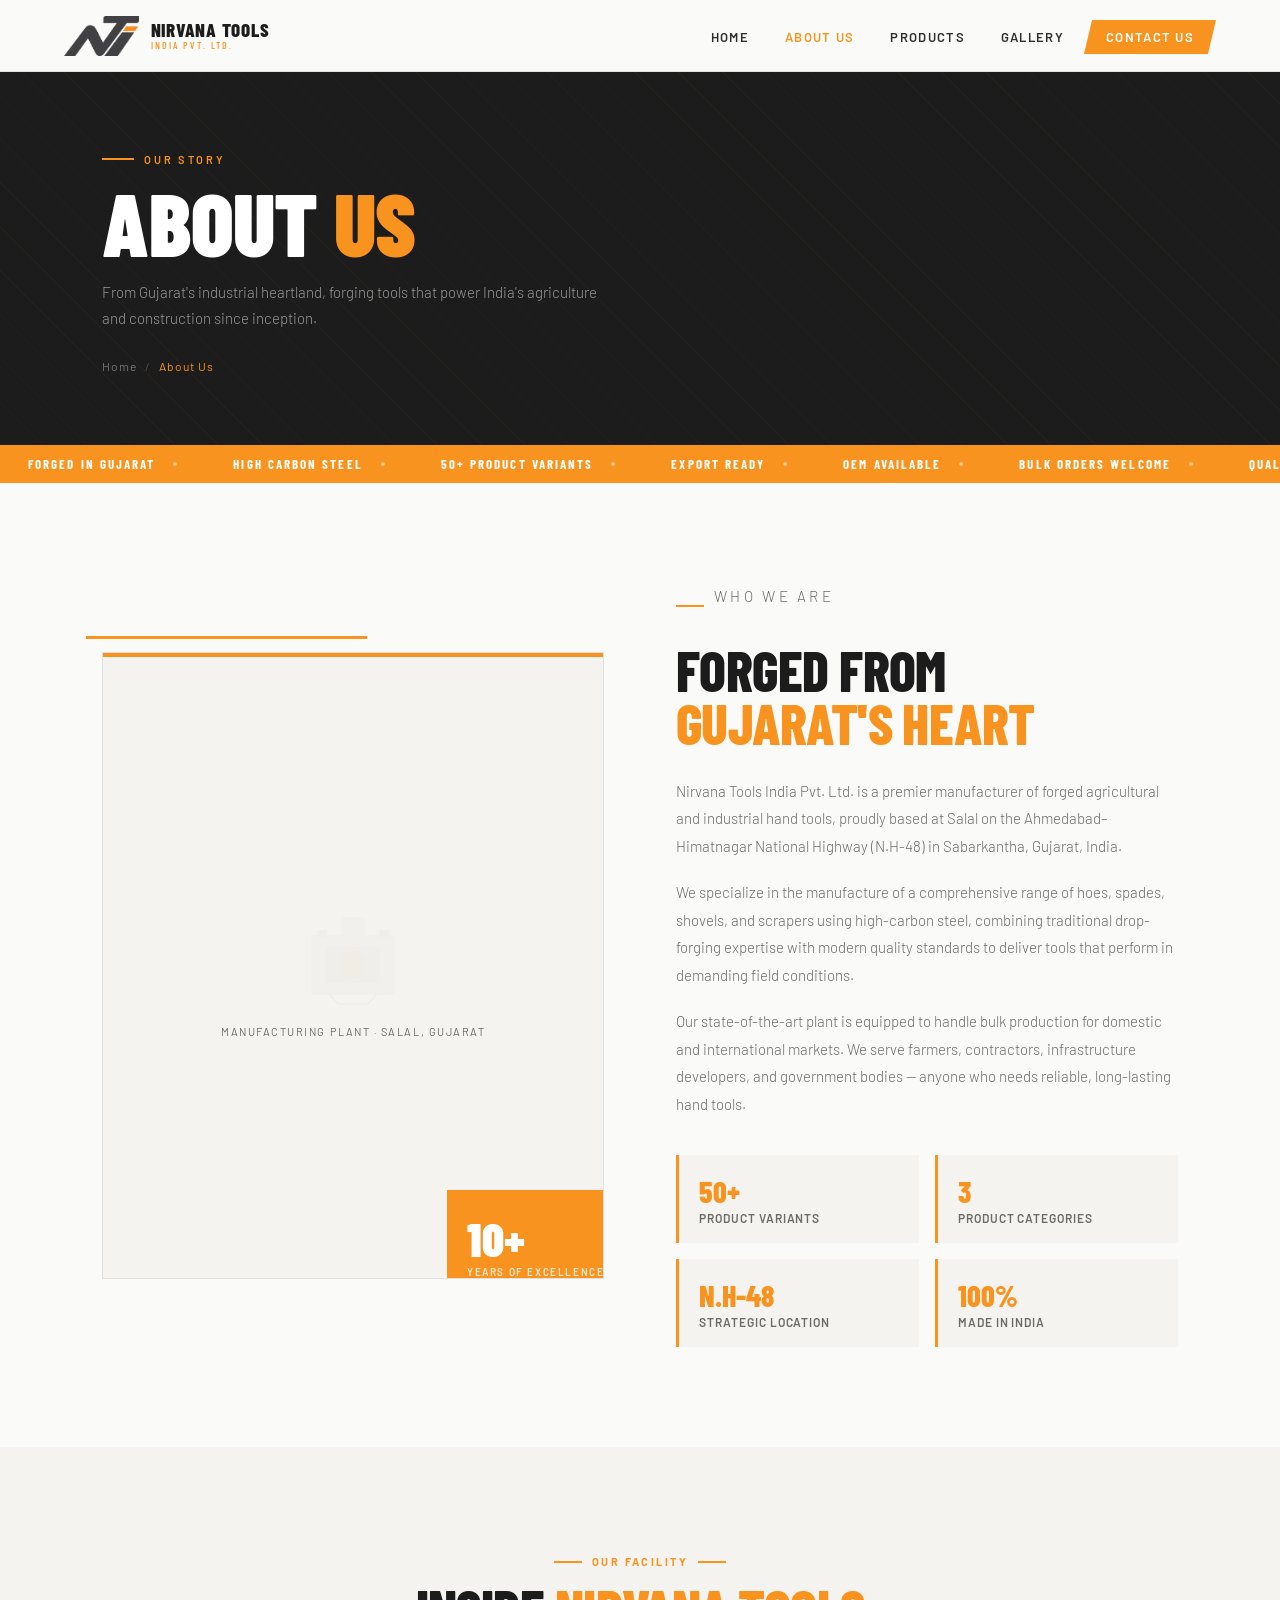
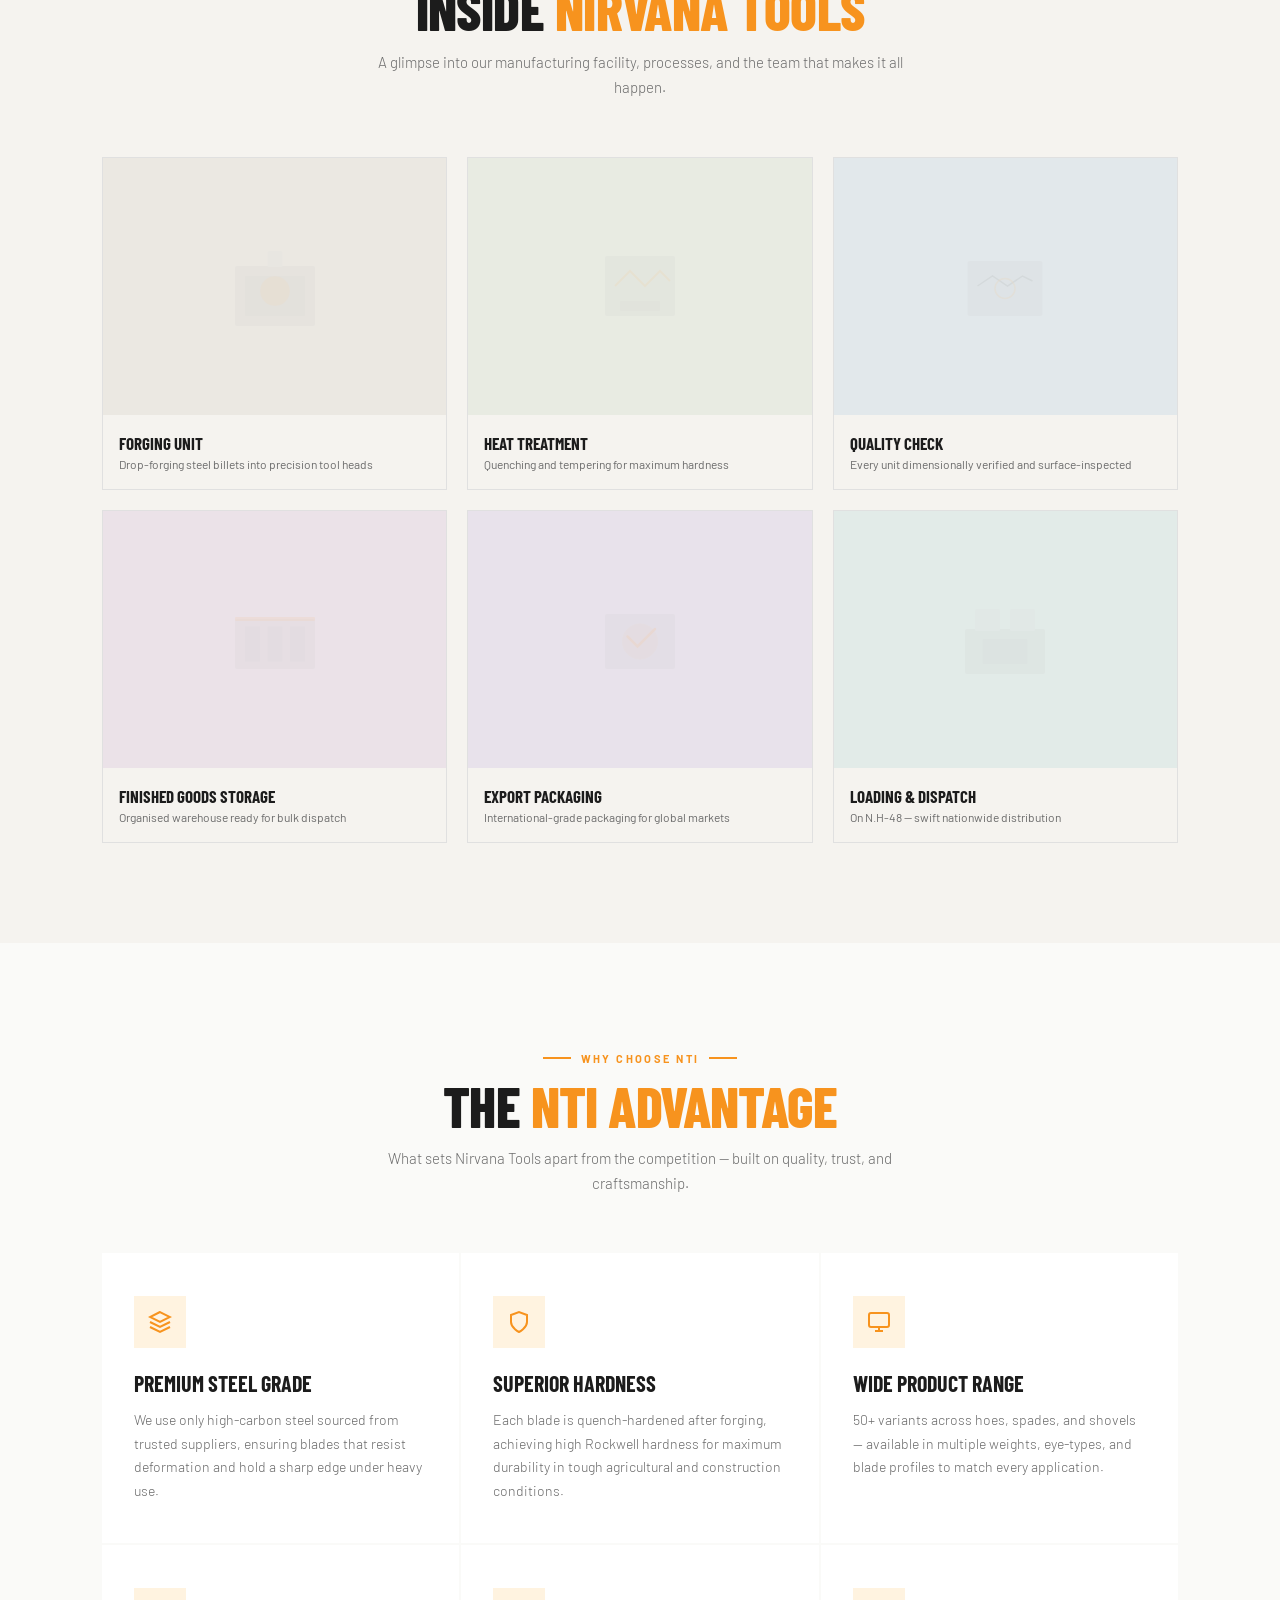
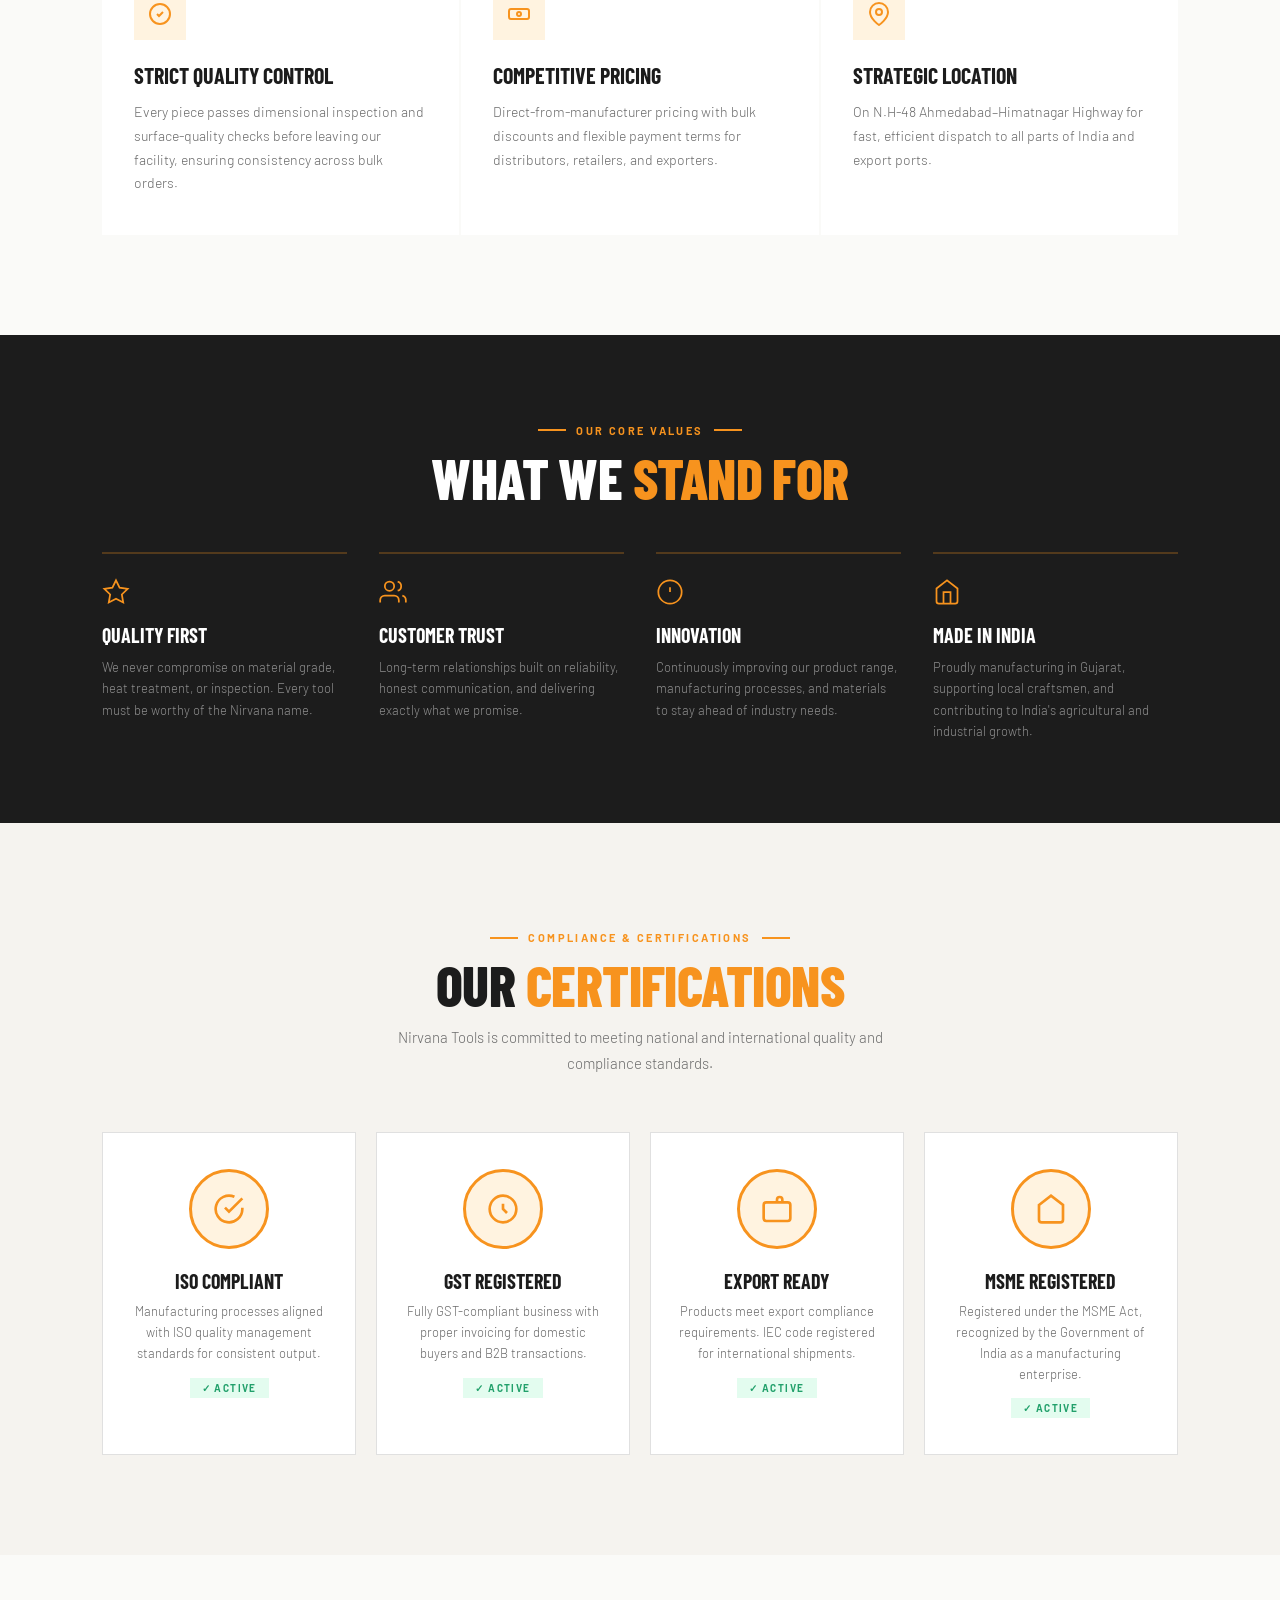
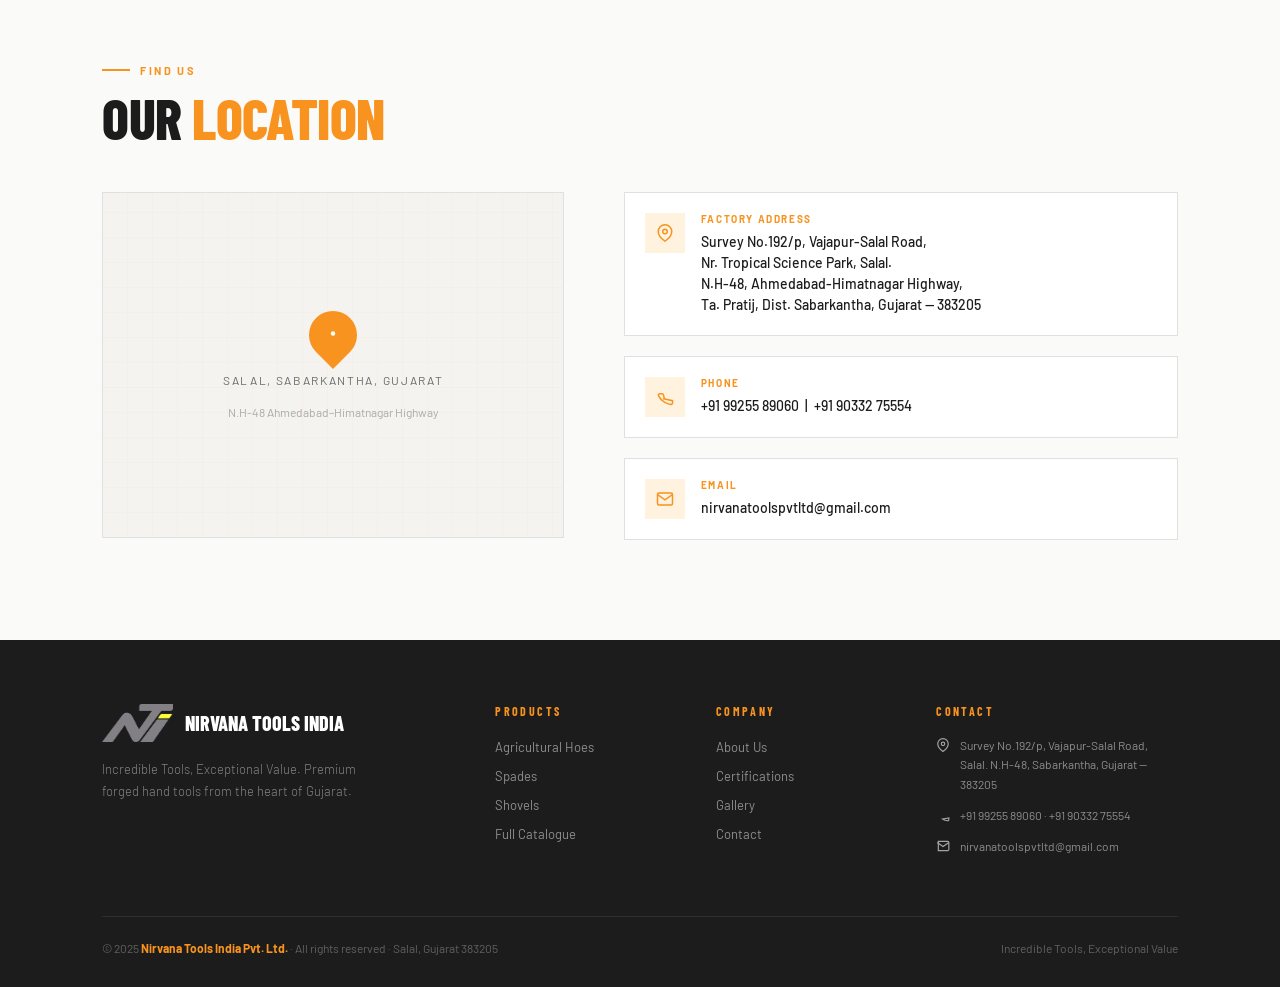
==== about.html @ 60789810 "Add files via upload" ====
<!DOCTYPE html>
<html lang="en">
<head>
<meta charset="UTF-8"/>
<meta name="viewport" content="width=device-width, initial-scale=1.0"/>
<title>About Us — Nirvana Tools India Pvt. Ltd.</title>
<link rel="stylesheet" href="shared.css"/>
<style>
/* ── STORY ── */
.story-grid { display: grid; grid-template-columns: 1fr 1fr; gap: 72px; align-items: center; }
.story-images { position: relative; }
.story-img-main {
  aspect-ratio: 4/5;
  background: var(--bg2);
  position: relative; overflow: hidden;
  border: 1.5px solid var(--border);
}
.story-img-main::before { content: ''; position: absolute; top: 0; left: 0; right: 0; height: 4px; background: var(--orange); }
.story-img-placeholder { width: 100%; height: 100%; display: flex; align-items: center; justify-content: center; flex-direction: column; gap: 12px; }
.story-img-placeholder svg { opacity: 0.12; }
.story-img-placeholder p { font-size: 11px; letter-spacing: 0.14em; text-transform: uppercase; color: var(--gray); }
.story-img-accent {
  position: absolute;
  bottom: -24px; right: -24px;
  width: 180px;
  background: var(--orange);
  padding: 24px 20px;
  z-index: 2;
}
.story-img-accent-num { font-family: 'Barlow Condensed', sans-serif; font-size: 48px; font-weight: 900; color: var(--white); line-height: 1; }
.story-img-accent-label { font-size: 10px; letter-spacing: 0.16em; text-transform: uppercase; color: rgba(255,255,255,0.8); font-weight: 600; margin-top: 4px; }
.story-accent-line { position: absolute; top: -16px; left: -16px; width: 56%; height: 3px; background: var(--orange); }
.story-text-block { margin-top: 28px; }
.story-text p { font-size: 15px; color: var(--gray); line-height: 1.85; font-weight: 300; margin-bottom: 18px; }
.story-facts { display: grid; grid-template-columns: 1fr 1fr; gap: 16px; margin-top: 36px; }
.story-fact { background: var(--bg2); padding: 18px 20px; border-left: 3px solid var(--orange); }
.story-fact-num { font-family: 'Barlow Condensed', sans-serif; font-size: 30px; font-weight: 800; color: var(--orange); }
.story-fact-label { font-size: 12px; letter-spacing: 0.08em; text-transform: uppercase; color: var(--gray); margin-top: 2px; font-weight: 600; }

/* ── TEAM / PHOTOS ── */
.photos-grid { display: grid; grid-template-columns: repeat(3, 1fr); gap: 20px; margin-top: 56px; }
.photo-card { position: relative; overflow: hidden; background: var(--bg2); border: 1.5px solid var(--border); }
.photo-card-img { aspect-ratio: 4/3; display: flex; align-items: center; justify-content: center; overflow: hidden; }
.photo-card-img svg { opacity: 0.15; transition: opacity 0.3s; }
.photo-card:hover .photo-card-img svg { opacity: 0.25; }
.photo-card-body { padding: 18px 16px; }
.photo-card-title { font-family: 'Barlow Condensed', sans-serif; font-size: 17px; font-weight: 700; text-transform: uppercase; color: var(--black); margin-bottom: 4px; }
.photo-card-sub { font-size: 12px; color: var(--gray); }

/* ── WHY CHOOSE US ── */
.why-grid { display: grid; grid-template-columns: repeat(3, 1fr); gap: 2px; margin-top: 56px; }
.why-card {
  background: var(--white);
  padding: 40px 32px;
  position: relative;
  border-top: 3px solid transparent;
  transition: border-color 0.25s, box-shadow 0.25s, transform 0.25s;
}
.why-card:hover { border-top-color: var(--orange); box-shadow: var(--shadow); transform: translateY(-4px); }
.why-card-icon { width: 52px; height: 52px; background: var(--orange-light); display: grid; place-items: center; margin-bottom: 22px; }
.why-card-title { font-family: 'Barlow Condensed', sans-serif; font-size: 22px; font-weight: 700; text-transform: uppercase; margin-bottom: 12px; color: var(--black); }
.why-card-desc { font-size: 14px; color: var(--gray); line-height: 1.7; font-weight: 300; }

/* ── CERTIFICATIONS ── */
.cert-grid { display: grid; grid-template-columns: repeat(4, 1fr); gap: 20px; margin-top: 56px; }
.cert-card {
  background: var(--white);
  border: 1.5px solid var(--border);
  padding: 36px 24px;
  text-align: center;
  transition: border-color 0.25s, box-shadow 0.25s;
  position: relative;
}
.cert-card:hover { border-color: var(--orange); box-shadow: var(--shadow); }
.cert-badge {
  width: 80px; height: 80px;
  background: var(--orange-light);
  border-radius: 50%;
  display: grid; place-items: center;
  margin: 0 auto 20px;
  border: 3px solid var(--orange);
}
.cert-name { font-family: 'Barlow Condensed', sans-serif; font-size: 20px; font-weight: 700; text-transform: uppercase; color: var(--black); margin-bottom: 8px; }
.cert-desc { font-size: 13px; color: var(--gray); line-height: 1.6; font-weight: 300; }
.cert-status { display: inline-block; margin-top: 14px; font-size: 10px; font-weight: 700; letter-spacing: 0.14em; text-transform: uppercase; color: #22a06b; background: #e3fcef; padding: 4px 12px; }

/* ── VALUES ── */
.values-strip { background: var(--black); padding: 80px 8%; }
.values-grid { display: grid; grid-template-columns: repeat(4, 1fr); gap: 32px; margin-top: 48px; }
.value-item { border-top: 2px solid rgba(247,147,30,0.25); padding-top: 24px; transition: border-color 0.2s; }
.value-item:hover { border-top-color: var(--orange); }
.value-icon { margin-bottom: 14px; }
.value-title { font-family: 'Barlow Condensed', sans-serif; font-size: 20px; font-weight: 700; text-transform: uppercase; color: var(--white); margin-bottom: 10px; }
.value-desc { font-size: 13px; color: rgba(255,255,255,0.5); line-height: 1.65; font-weight: 300; }

/* ── LOCATION ── */
.location-grid { display: grid; grid-template-columns: 1fr 1.2fr; gap: 60px; align-items: start; }
.location-map-placeholder { aspect-ratio: 4/3; background: var(--bg2); border: 1.5px solid var(--border); display: flex; align-items: center; justify-content: center; flex-direction: column; gap: 14px; position: relative; overflow: hidden; }
.location-map-placeholder::before { content: ''; position: absolute; inset: 0; background: repeating-linear-gradient(0deg, transparent, transparent 24px, rgba(247,147,30,0.04) 24px, rgba(247,147,30,0.04) 25px), repeating-linear-gradient(90deg, transparent, transparent 24px, rgba(247,147,30,0.04) 24px, rgba(247,147,30,0.04) 25px); }
.location-pin { width: 48px; height: 48px; background: var(--orange); border-radius: 50% 50% 50% 0; transform: rotate(-45deg); position: relative; z-index: 1; display: grid; place-items: center; }
.location-pin svg { transform: rotate(45deg); }
.location-map-label { font-size: 12px; letter-spacing: 0.14em; text-transform: uppercase; color: var(--gray); position: relative; z-index: 1; }
.location-details { display: flex; flex-direction: column; gap: 20px; }
.location-detail-item { display: flex; gap: 16px; padding: 20px; background: var(--white); border: 1.5px solid var(--border); }
.location-icon { width: 40px; height: 40px; background: var(--orange-light); display: grid; place-items: center; flex-shrink: 0; }
.location-label { font-size: 10px; letter-spacing: 0.16em; text-transform: uppercase; color: var(--orange); font-weight: 700; margin-bottom: 6px; }
.location-value { font-size: 14px; color: var(--black); line-height: 1.5; font-weight: 500; }

@media (max-width: 900px) {
  .story-grid, .location-grid { grid-template-columns: 1fr; }
  .photos-grid, .why-grid { grid-template-columns: 1fr 1fr; }
  .cert-grid { grid-template-columns: 1fr 1fr; }
  .values-grid { grid-template-columns: 1fr 1fr; }
  .story-images { display: none; }
}
@media (max-width: 580px) {
  .photos-grid { grid-template-columns: 1fr; }
  .why-grid { grid-template-columns: 1fr; }
  .cert-grid { grid-template-columns: 1fr 1fr; }
  .values-grid { grid-template-columns: 1fr; }
}
</style>
</head>
<body>

<nav>
  <a href="index.html" class="nav-logo">
    <img src="logo.png" alt="NTI Logo"/>
    <div class="nav-logo-text"><strong>Nirvana Tools</strong><span>India Pvt. Ltd.</span></div>
  </a>
  <ul class="nav-links">
    <li><a href="index.html">Home</a></li>
    <li><a href="about.html" class="active">About Us</a></li>
    <li><a href="products.html">Products</a></li>
    <li><a href="gallery.html">Gallery</a></li>
    <li class="nav-cta"><a href="contact.html">Contact Us</a></li>
  </ul>
  <div class="nav-toggle" onclick="toggleMobile()"><span></span><span></span><span></span></div>
</nav>
<div class="nav-mobile" id="mobileNav">
  <a href="index.html">Home</a>
  <a href="about.html" class="active">About Us</a>
  <a href="products.html">Products</a>
  <a href="gallery.html">Gallery</a>
  <a href="contact.html">Contact Us</a>
</div>

<!-- PAGE HEADER -->
<div class="page-header">
  <div class="page-header-eyebrow"><span></span><p>Our Story</p></div>
  <h1>About <em>Us</em></h1>
  <p class="subtitle">From Gujarat's industrial heartland, forging tools that power India's agriculture and construction since inception.</p>
  <div class="breadcrumb"><a href="index.html">Home</a><span class="sep">/</span><span class="current">About Us</span></div>
</div>

<!-- MARQUEE -->
<div class="marquee-strip">
  <div class="marquee-inner">
    <div class="marquee-item">Forged in Gujarat<span class="marquee-dot"></span></div>
    <div class="marquee-item">High Carbon Steel<span class="marquee-dot"></span></div>
    <div class="marquee-item">50+ Product Variants<span class="marquee-dot"></span></div>
    <div class="marquee-item">Export Ready<span class="marquee-dot"></span></div>
    <div class="marquee-item">OEM Available<span class="marquee-dot"></span></div>
    <div class="marquee-item">Bulk Orders Welcome<span class="marquee-dot"></span></div>
    <div class="marquee-item">Quality Inspected<span class="marquee-dot"></span></div>
    <div class="marquee-item">Forged in Gujarat<span class="marquee-dot"></span></div>
    <div class="marquee-item">High Carbon Steel<span class="marquee-dot"></span></div>
    <div class="marquee-item">50+ Product Variants<span class="marquee-dot"></span></div>
    <div class="marquee-item">Export Ready<span class="marquee-dot"></span></div>
    <div class="marquee-item">OEM Available<span class="marquee-dot"></span></div>
    <div class="marquee-item">Bulk Orders Welcome<span class="marquee-dot"></span></div>
    <div class="marquee-item">Quality Inspected<span class="marquee-dot"></span></div>
  </div>
</div>

<!-- OUR STORY -->
<section class="section">
  <div class="story-grid">
    <div class="story-images fade-left">
      <div class="story-accent-line"></div>
      <div class="story-img-main">
        <div class="story-img-placeholder">
          <!-- Forge/plant image placeholder -->
          <svg width="120" height="120" viewBox="0 0 200 200" fill="none"><rect x="30" y="70" width="140" height="100" rx="4" fill="#e0e0e0"/><rect x="55" y="90" width="90" height="60" rx="2" fill="#ccc"/><circle cx="100" cy="120" r="22" fill="#f7931e" opacity="0.25" stroke="#f7931e" stroke-width="2"/><rect x="80" y="40" width="40" height="32" rx="4" fill="#ddd"/><path d="M60 168 L75 185 L125 185 L140 168" stroke="#bbb" stroke-width="2"/><rect x="40" y="62" width="16" height="12" rx="2" fill="#ccc"/><rect x="144" y="62" width="16" height="12" rx="2" fill="#ccc"/></svg>
          <p>Manufacturing Plant · Salal, Gujarat</p>
        </div>
        <div class="story-img-accent">
          <div class="story-img-accent-num">10+</div>
          <div class="story-img-accent-label">Years of Excellence</div>
        </div>
      </div>
    </div>
    <div class="story-text fade-right">
      <div class="section-eyebrow"><span></span><p>Who We Are</p></div>
      <h2 class="section-title" style="margin-bottom:28px;">Forged From<br><em>Gujarat's Heart</em></h2>
      <div class="story-text">
        <p>Nirvana Tools India Pvt. Ltd. is a premier manufacturer of forged agricultural and industrial hand tools, proudly based at Salal on the Ahmedabad–Himatnagar National Highway (N.H-48) in Sabarkantha, Gujarat, India.</p>
        <p>We specialize in the manufacture of a comprehensive range of hoes, spades, shovels, and scrapers using high-carbon steel, combining traditional drop-forging expertise with modern quality standards to deliver tools that perform in demanding field conditions.</p>
        <p>Our state-of-the-art plant is equipped to handle bulk production for domestic and international markets. We serve farmers, contractors, infrastructure developers, and government bodies — anyone who needs reliable, long-lasting hand tools.</p>
      </div>
      <div class="story-facts">
        <div class="story-fact">
          <div class="story-fact-num">50+</div>
          <div class="story-fact-label">Product Variants</div>
        </div>
        <div class="story-fact">
          <div class="story-fact-num">3</div>
          <div class="story-fact-label">Product Categories</div>
        </div>
        <div class="story-fact">
          <div class="story-fact-num">N.H-48</div>
          <div class="story-fact-label">Strategic Location</div>
        </div>
        <div class="story-fact">
          <div class="story-fact-num">100%</div>
          <div class="story-fact-label">Made in India</div>
        </div>
      </div>
    </div>
  </div>
</section>

<!-- COMPANY PHOTOS -->
<section class="section section-alt" id="photos">
  <div class="section-header-center">
    <div class="section-eyebrow fade-up" style="justify-content:center"><span></span><p>Our Facility</p><span></span></div>
    <h2 class="section-title fade-up" data-delay="80ms">Inside <em>Nirvana Tools</em></h2>
    <p class="section-subtitle fade-up" data-delay="160ms">A glimpse into our manufacturing facility, processes, and the team that makes it all happen.</p>
  </div>
  <div class="photos-grid" data-stagger>
    <div class="photo-card">
      <div class="photo-card-img" style="background:#ebe8e2;">
        <svg width="100" height="100" viewBox="0 0 200 200" fill="none"><rect x="20" y="60" width="160" height="120" rx="4" fill="#ccc"/><rect x="40" y="80" width="120" height="80" rx="2" fill="#bbb"/><circle cx="100" cy="110" r="28" fill="#f7931e" opacity="0.3" stroke="#f7931e" stroke-width="3"/><rect x="85" y="30" width="30" height="32" rx="3" fill="#ddd"/></svg>
      </div>
      <div class="photo-card-body">
        <div class="photo-card-title">Forging Unit</div>
        <div class="photo-card-sub">Drop-forging steel billets into precision tool heads</div>
      </div>
    </div>
    <div class="photo-card">
      <div class="photo-card-img" style="background:#e8ebe2;">
        <svg width="100" height="100" viewBox="0 0 200 200" fill="none"><rect x="30" y="40" width="140" height="120" rx="4" fill="#ccc"/><path d="M50 100 L80 70 L110 100 L140 70 L160 90" stroke="#f7931e" stroke-width="4" fill="none" opacity="0.5"/><rect x="60" y="130" width="80" height="20" rx="2" fill="#bbb"/></svg>
      </div>
      <div class="photo-card-body">
        <div class="photo-card-title">Heat Treatment</div>
        <div class="photo-card-sub">Quenching and tempering for maximum hardness</div>
      </div>
    </div>
    <div class="photo-card">
      <div class="photo-card-img" style="background:#e2e8eb;">
        <svg width="100" height="100" viewBox="0 0 200 200" fill="none"><rect x="25" y="50" width="150" height="110" rx="4" fill="#ccc"/><path d="M45 100 L75 80 L105 100 L135 80 L155 90" stroke="#888" stroke-width="3" fill="none"/><circle cx="100" cy="105" r="20" fill="none" stroke="#f7931e" stroke-width="3" opacity="0.5"/></svg>
      </div>
      <div class="photo-card-body">
        <div class="photo-card-title">Quality Check</div>
        <div class="photo-card-sub">Every unit dimensionally verified and surface-inspected</div>
      </div>
    </div>
    <div class="photo-card">
      <div class="photo-card-img" style="background:#ebe2e8;">
        <svg width="100" height="100" viewBox="0 0 200 200" fill="none"><rect x="20" y="60" width="160" height="100" rx="4" fill="#ccc"/><rect x="40" y="75" width="30" height="70" fill="#bbb"/><rect x="85" y="75" width="30" height="70" fill="#bbb"/><rect x="130" y="75" width="30" height="70" fill="#bbb"/><rect x="20" y="56" width="160" height="8" rx="2" fill="#f7931e" opacity="0.5"/></svg>
      </div>
      <div class="photo-card-body">
        <div class="photo-card-title">Finished Goods Storage</div>
        <div class="photo-card-sub">Organised warehouse ready for bulk dispatch</div>
      </div>
    </div>
    <div class="photo-card">
      <div class="photo-card-img" style="background:#e8e2eb;">
        <svg width="100" height="100" viewBox="0 0 200 200" fill="none"><rect x="30" y="50" width="140" height="110" rx="4" fill="#ccc"/><circle cx="100" cy="105" r="35" fill="#f7931e" opacity="0.18" stroke="#f7931e" stroke-width="2"/><path d="M75 95 L95 115 L130 80" stroke="#f7931e" stroke-width="5" stroke-linecap="round" opacity="0.7"/></svg>
      </div>
      <div class="photo-card-body">
        <div class="photo-card-title">Export Packaging</div>
        <div class="photo-card-sub">International-grade packaging for global markets</div>
      </div>
    </div>
    <div class="photo-card">
      <div class="photo-card-img" style="background:#e2ebe8;">
        <svg width="100" height="100" viewBox="0 0 200 200" fill="none"><rect x="20" y="80" width="160" height="90" rx="4" fill="#ccc"/><rect x="40" y="40" width="50" height="44" rx="3" fill="#ddd"/><rect x="110" y="40" width="50" height="44" rx="3" fill="#ddd"/><rect x="55" y="100" width="90" height="50" rx="2" fill="#bbb"/></svg>
      </div>
      <div class="photo-card-body">
        <div class="photo-card-title">Loading &amp; Dispatch</div>
        <div class="photo-card-sub">On N.H-48 — swift nationwide distribution</div>
      </div>
    </div>
  </div>
</section>

<!-- WHY CHOOSE US -->
<section class="section" id="why">
  <div class="section-header-center">
    <div class="section-eyebrow fade-up" style="justify-content:center"><span></span><p>Why Choose NTI</p><span></span></div>
    <h2 class="section-title fade-up" data-delay="80ms">The <em>NTI Advantage</em></h2>
    <p class="section-subtitle fade-up" data-delay="160ms">What sets Nirvana Tools apart from the competition — built on quality, trust, and craftsmanship.</p>
  </div>
  <div class="why-grid" data-stagger>
    <div class="why-card">
      <div class="why-card-icon"><svg width="24" height="24" viewBox="0 0 24 24" fill="none" stroke="#F7931E" stroke-width="2"><path d="M12 2L2 7l10 5 10-5-10-5zM2 17l10 5 10-5M2 12l10 5 10-5"/></svg></div>
      <div class="why-card-title">Premium Steel Grade</div>
      <div class="why-card-desc">We use only high-carbon steel sourced from trusted suppliers, ensuring blades that resist deformation and hold a sharp edge under heavy use.</div>
    </div>
    <div class="why-card">
      <div class="why-card-icon"><svg width="24" height="24" viewBox="0 0 24 24" fill="none" stroke="#F7931E" stroke-width="2"><path d="M12 22s8-4 8-10V5l-8-3-8 3v7c0 6 8 10 8 10z"/></svg></div>
      <div class="why-card-title">Superior Hardness</div>
      <div class="why-card-desc">Each blade is quench-hardened after forging, achieving high Rockwell hardness for maximum durability in tough agricultural and construction conditions.</div>
    </div>
    <div class="why-card">
      <div class="why-card-icon"><svg width="24" height="24" viewBox="0 0 24 24" fill="none" stroke="#F7931E" stroke-width="2"><rect x="2" y="3" width="20" height="14" rx="2"/><path d="M8 21h8M12 17v4"/></svg></div>
      <div class="why-card-title">Wide Product Range</div>
      <div class="why-card-desc">50+ variants across hoes, spades, and shovels — available in multiple weights, eye-types, and blade profiles to match every application.</div>
    </div>
    <div class="why-card">
      <div class="why-card-icon"><svg width="24" height="24" viewBox="0 0 24 24" fill="none" stroke="#F7931E" stroke-width="2"><circle cx="12" cy="12" r="10"/><path d="M9 12l2 2 4-4"/></svg></div>
      <div class="why-card-title">Strict Quality Control</div>
      <div class="why-card-desc">Every piece passes dimensional inspection and surface-quality checks before leaving our facility, ensuring consistency across bulk orders.</div>
    </div>
    <div class="why-card">
      <div class="why-card-icon"><svg width="24" height="24" viewBox="0 0 24 24" fill="none" stroke="#F7931E" stroke-width="2"><path d="M20 7H4a2 2 0 00-2 2v6a2 2 0 002 2h16a2 2 0 002-2V9a2 2 0 00-2-2z"/><circle cx="12" cy="12" r="2"/></svg></div>
      <div class="why-card-title">Competitive Pricing</div>
      <div class="why-card-desc">Direct-from-manufacturer pricing with bulk discounts and flexible payment terms for distributors, retailers, and exporters.</div>
    </div>
    <div class="why-card">
      <div class="why-card-icon"><svg width="24" height="24" viewBox="0 0 24 24" fill="none" stroke="#F7931E" stroke-width="2"><path d="M21 10c0 7-9 13-9 13s-9-6-9-13a9 9 0 0118 0z"/><circle cx="12" cy="10" r="3"/></svg></div>
      <div class="why-card-title">Strategic Location</div>
      <div class="why-card-desc">On N.H-48 Ahmedabad–Himatnagar Highway for fast, efficient dispatch to all parts of India and export ports.</div>
    </div>
  </div>
</section>

<!-- OUR VALUES -->
<section class="values-strip">
  <div class="section-header-center">
    <div class="section-eyebrow fade-up" style="justify-content:center"><span></span><p style="color:var(--orange)">Our Core Values</p><span></span></div>
    <h2 class="section-title fade-up" data-delay="80ms" style="color:var(--white);">What We <em>Stand For</em></h2>
  </div>
  <div class="values-grid" data-stagger>
    <div class="value-item">
      <div class="value-icon"><svg width="28" height="28" viewBox="0 0 24 24" fill="none" stroke="#F7931E" stroke-width="1.5"><polygon points="12,2 15.09,8.26 22,9.27 17,14.14 18.18,21.02 12,17.77 5.82,21.02 7,14.14 2,9.27 8.91,8.26"/></svg></div>
      <div class="value-title">Quality First</div>
      <div class="value-desc">We never compromise on material grade, heat treatment, or inspection. Every tool must be worthy of the Nirvana name.</div>
    </div>
    <div class="value-item">
      <div class="value-icon"><svg width="28" height="28" viewBox="0 0 24 24" fill="none" stroke="#F7931E" stroke-width="1.5"><path d="M17 21v-2a4 4 0 00-4-4H5a4 4 0 00-4 4v2"/><circle cx="9" cy="7" r="4"/><path d="M23 21v-2a4 4 0 00-3-3.87"/><path d="M16 3.13a4 4 0 010 7.75"/></svg></div>
      <div class="value-title">Customer Trust</div>
      <div class="value-desc">Long-term relationships built on reliability, honest communication, and delivering exactly what we promise.</div>
    </div>
    <div class="value-item">
      <div class="value-icon"><svg width="28" height="28" viewBox="0 0 24 24" fill="none" stroke="#F7931E" stroke-width="1.5"><circle cx="12" cy="12" r="10"/><line x1="12" y1="8" x2="12" y2="12"/><line x1="12" y1="16" x2="12.01" y2="16"/></svg></div>
      <div class="value-title">Innovation</div>
      <div class="value-desc">Continuously improving our product range, manufacturing processes, and materials to stay ahead of industry needs.</div>
    </div>
    <div class="value-item">
      <div class="value-icon"><svg width="28" height="28" viewBox="0 0 24 24" fill="none" stroke="#F7931E" stroke-width="1.5"><path d="M3 9l9-7 9 7v11a2 2 0 01-2 2H5a2 2 0 01-2-2z"/><polyline points="9 22 9 12 15 12 15 22"/></svg></div>
      <div class="value-title">Made in India</div>
      <div class="value-desc">Proudly manufacturing in Gujarat, supporting local craftsmen, and contributing to India's agricultural and industrial growth.</div>
    </div>
  </div>
</section>

<!-- CERTIFICATIONS -->
<section class="section section-alt" id="certifications">
  <div class="section-header-center">
    <div class="section-eyebrow fade-up" style="justify-content:center"><span></span><p>Compliance &amp; Certifications</p><span></span></div>
    <h2 class="section-title fade-up" data-delay="80ms">Our <em>Certifications</em></h2>
    <p class="section-subtitle fade-up" data-delay="160ms">Nirvana Tools is committed to meeting national and international quality and compliance standards.</p>
  </div>
  <div class="cert-grid" data-stagger>
    <div class="cert-card">
      <div class="cert-badge"><svg width="32" height="32" viewBox="0 0 24 24" fill="none" stroke="#F7931E" stroke-width="2"><path d="M22 11.08V12a10 10 0 11-5.93-9.14"/><polyline points="22,4 12,14.01 9,11.01"/></svg></div>
      <div class="cert-name">ISO Compliant</div>
      <div class="cert-desc">Manufacturing processes aligned with ISO quality management standards for consistent output.</div>
      <span class="cert-status">✓ Active</span>
    </div>
    <div class="cert-card">
      <div class="cert-badge"><svg width="32" height="32" viewBox="0 0 24 24" fill="none" stroke="#F7931E" stroke-width="2"><circle cx="12" cy="12" r="10"/><path d="M12 8v4l3 3"/></svg></div>
      <div class="cert-name">GST Registered</div>
      <div class="cert-desc">Fully GST-compliant business with proper invoicing for domestic buyers and B2B transactions.</div>
      <span class="cert-status">✓ Active</span>
    </div>
    <div class="cert-card">
      <div class="cert-badge"><svg width="32" height="32" viewBox="0 0 24 24" fill="none" stroke="#F7931E" stroke-width="2"><rect x="2" y="7" width="20" height="14" rx="2"/><path d="M16 7V5a2 2 0 00-4 0v2"/></svg></div>
      <div class="cert-name">Export Ready</div>
      <div class="cert-desc">Products meet export compliance requirements. IEC code registered for international shipments.</div>
      <span class="cert-status">✓ Active</span>
    </div>
    <div class="cert-card">
      <div class="cert-badge"><svg width="32" height="32" viewBox="0 0 24 24" fill="none" stroke="#F7931E" stroke-width="2"><path d="M3 9l9-7 9 7v11a2 2 0 01-2 2H5a2 2 0 01-2-2z"/></svg></div>
      <div class="cert-name">MSME Registered</div>
      <div class="cert-desc">Registered under the MSME Act, recognized by the Government of India as a manufacturing enterprise.</div>
      <span class="cert-status">✓ Active</span>
    </div>
  </div>
</section>

<!-- LOCATION -->
<section class="section" id="location">
  <div class="section-eyebrow fade-up"><span></span><p>Find Us</p></div>
  <h2 class="section-title fade-up" data-delay="80ms" style="margin-bottom:48px;">Our <em>Location</em></h2>
  <div class="location-grid">
    <div class="location-map-placeholder fade-left">
      <div class="location-pin"><svg width="18" height="18" viewBox="0 0 24 24" fill="white"><circle cx="12" cy="10" r="3"/></svg></div>
      <div class="location-map-label">Salal, Sabarkantha, Gujarat</div>
      <div style="font-size:12px;color:#aaa;margin-top:4px;">N.H-48 Ahmedabad–Himatnagar Highway</div>
    </div>
    <div class="location-details fade-right">
      <div class="location-detail-item">
        <div class="location-icon"><svg width="18" height="18" viewBox="0 0 24 24" fill="none" stroke="#F7931E" stroke-width="2"><path d="M21 10c0 7-9 13-9 13s-9-6-9-13a9 9 0 0118 0z"/><circle cx="12" cy="10" r="3"/></svg></div>
        <div>
          <div class="location-label">Factory Address</div>
          <div class="location-value">Survey No.192/p, Vajapur-Salal Road,<br>Nr. Tropical Science Park, Salal.<br>N.H-48, Ahmedabad-Himatnagar Highway,<br>Ta. Pratij, Dist. Sabarkantha, Gujarat — 383205</div>
        </div>
      </div>
      <div class="location-detail-item">
        <div class="location-icon"><svg width="18" height="18" viewBox="0 0 24 24" fill="none" stroke="#F7931E" stroke-width="2"><path d="M22 16.92v3a2 2 0 01-2.18 2 19.79 19.79 0 01-8.63-3.07A19.5 19.5 0 013.07 9.81a2 2 0 012-2.18h3a2 2 0 012 1.72c.127.96.361 1.903.7 2.81a2 2 0 01-.45 2.11z"/></svg></div>
        <div>
          <div class="location-label">Phone</div>
          <div class="location-value">+91 99255 89060 &nbsp;|&nbsp; +91 90332 75554</div>
        </div>
      </div>
      <div class="location-detail-item">
        <div class="location-icon"><svg width="18" height="18" viewBox="0 0 24 24" fill="none" stroke="#F7931E" stroke-width="2"><path d="M4 4h16c1.1 0 2 .9 2 2v12c0 1.1-.9 2-2 2H4c-1.1 0-2-.9-2-2V6c0-1.1.9-2 2-2z"/><polyline points="22,6 12,13 2,6"/></svg></div>
        <div>
          <div class="location-label">Email</div>
          <div class="location-value">nirvanatoolspvtltd@gmail.com</div>
        </div>
      </div>
    </div>
  </div>
</section>

<!-- FOOTER -->
<footer>
  <div class="footer-grid">
    <div><div class="footer-logo"><img src="logo.png" alt="NTI"/><span class="footer-brand">Nirvana Tools India</span></div><p class="footer-tagline">Incredible Tools, Exceptional Value. Premium forged hand tools from the heart of Gujarat.</p></div>
    <div><div class="footer-col-title">Products</div><ul class="footer-links"><li><a href="products.html#hoes">Agricultural Hoes</a></li><li><a href="products.html#spades">Spades</a></li><li><a href="products.html#shovels">Shovels</a></li><li><a href="products.html">Full Catalogue</a></li></ul></div>
    <div><div class="footer-col-title">Company</div><ul class="footer-links"><li><a href="about.html">About Us</a></li><li><a href="about.html#certifications">Certifications</a></li><li><a href="gallery.html">Gallery</a></li><li><a href="contact.html">Contact</a></li></ul></div>
    <div><div class="footer-col-title">Contact</div><div class="footer-contact-item"><svg width="14" height="14" viewBox="0 0 24 24" fill="none" stroke="white" stroke-width="2"><path d="M21 10c0 7-9 13-9 13s-9-6-9-13a9 9 0 0118 0z"/><circle cx="12" cy="10" r="3"/></svg><p>Survey No.192/p, Vajapur-Salal Road, Salal. N.H-48, Sabarkantha, Gujarat — 383205</p></div><div class="footer-contact-item"><svg width="14" height="14" viewBox="0 0 24 24" fill="none" stroke="white" stroke-width="2"><path d="M22 16.92v3a2 2 0 01-2.18 2 19.79 19.79 0 01-8.63-3.07z"/></svg><p>+91 99255 89060 · +91 90332 75554</p></div><div class="footer-contact-item"><svg width="14" height="14" viewBox="0 0 24 24" fill="none" stroke="white" stroke-width="2"><path d="M4 4h16c1.1 0 2 .9 2 2v12c0 1.1-.9 2-2 2H4z"/><polyline points="22,6 12,13 2,6"/></svg><p>nirvanatoolspvtltd@gmail.com</p></div></div>
  </div>
  <div class="footer-bottom"><p class="footer-copy">© 2025 <strong>Nirvana Tools India Pvt. Ltd.</strong> · All rights reserved · Salal, Gujarat 383205</p><p class="footer-copy">Incredible Tools, Exceptional Value</p></div>
</footer>

<script src="shared.js"></script>
<script>function toggleMobile(){document.getElementById('mobileNav').classList.toggle('open');}</script>
</body>
</html>
---- shared.css ----
@import url('https://fonts.googleapis.com/css2?family=Barlow+Condensed:wght@300;400;600;700;800;900&family=Barlow:ital,wght@0,300;0,400;0,500;0,600;1,300&display=swap');

:root {
  --orange: #F7931E;
  --orange-dark: #D97E0F;
  --orange-light: #FFF3E0;
  --black: #1C1C1C;
  --dark: #2E2E2E;
  --gray: #6B6B6B;
  --light-gray: #F0F0F0;
  --border: #E0E0E0;
  --white: #FFFFFF;
  --bg: #FAFAF8;
  --bg2: #F5F3EF;
  --shadow: 0 4px 24px rgba(0,0,0,0.08);
  --shadow-lg: 0 12px 48px rgba(0,0,0,0.13);
}

*, *::before, *::after { box-sizing: border-box; margin: 0; padding: 0; }
html { scroll-behavior: smooth; }
body {
  font-family: 'Barlow', sans-serif;
  background: var(--bg);
  color: var(--black);
  overflow-x: hidden;
}

/* ─── NAV ─── */
nav {
  position: fixed; top: 0; left: 0; right: 0; z-index: 200;
  height: 72px;
  background: rgba(250,250,248,0.96);
  backdrop-filter: blur(12px);
  border-bottom: 1px solid var(--border);
  display: flex; align-items: center;
  padding: 0 5%;
  justify-content: space-between;
  transition: box-shadow 0.3s;
}
nav.scrolled { box-shadow: var(--shadow); }

.nav-logo { display: flex; align-items: center; gap: 12px; text-decoration: none; }
.nav-logo img { height: 40px; width: auto; }
.nav-logo-text { font-family: 'Barlow Condensed', sans-serif; line-height: 1.1; }
.nav-logo-text strong { font-size: 19px; font-weight: 800; letter-spacing: 0.04em; color: var(--black); text-transform: uppercase; display: block; }
.nav-logo-text span { font-size: 10px; font-weight: 500; letter-spacing: 0.2em; color: var(--orange); text-transform: uppercase; display: block; }

.nav-links { display: flex; align-items: center; gap: 4px; list-style: none; }
.nav-links a {
  color: var(--dark);
  text-decoration: none;
  font-size: 13px;
  font-weight: 600;
  letter-spacing: 0.1em;
  text-transform: uppercase;
  padding: 8px 16px;
  border-radius: 2px;
  transition: color 0.2s, background 0.2s;
}
.nav-links a:hover { color: var(--orange); background: var(--orange-light); }
.nav-links a.active { color: var(--orange); }
.nav-links .nav-cta a {
  background: var(--orange);
  color: var(--white) !important;
  padding: 9px 22px;
  clip-path: polygon(8px 0%, 100% 0%, calc(100% - 8px) 100%, 0% 100%);
  border-radius: 0;
}
.nav-links .nav-cta a:hover { background: var(--orange-dark); }

/* hamburger */
.nav-toggle { display: none; flex-direction: column; gap: 5px; cursor: pointer; padding: 8px; }
.nav-toggle span { width: 24px; height: 2px; background: var(--black); transition: all 0.3s; border-radius: 2px; }
.nav-mobile { display: none; }

@media (max-width: 860px) {
  .nav-links { display: none; }
  .nav-toggle { display: flex; }
  .nav-mobile { display: none; position: fixed; top: 72px; left: 0; right: 0; background: var(--white); border-bottom: 1px solid var(--border); padding: 20px 5%; flex-direction: column; gap: 4px; z-index: 199; box-shadow: var(--shadow-lg); }
  .nav-mobile.open { display: flex; }
  .nav-mobile a { font-size: 14px; font-weight: 600; letter-spacing: 0.1em; text-transform: uppercase; color: var(--dark); text-decoration: none; padding: 12px 8px; border-bottom: 1px solid var(--border); }
  .nav-mobile a:last-child { border-bottom: none; }
  .nav-mobile a.active, .nav-mobile a:hover { color: var(--orange); }
}

/* ─── PAGE HEADER ─── */
.page-header {
  margin-top: 72px;
  background: var(--black);
  padding: 72px 8%;
  position: relative;
  overflow: hidden;
}
.page-header::before {
  content: '';
  position: absolute; inset: 0;
  background: repeating-linear-gradient(45deg, transparent, transparent 30px, rgba(247,147,30,0.03) 30px, rgba(247,147,30,0.03) 31px);
}
.page-header-eyebrow {
  display: inline-flex; align-items: center; gap: 10px;
  margin-bottom: 16px;
}
.page-header-eyebrow span { width: 32px; height: 2px; background: var(--orange); }
.page-header-eyebrow p { font-size: 11px; letter-spacing: 0.24em; text-transform: uppercase; color: var(--orange); font-weight: 600; }
.page-header h1 {
  font-family: 'Barlow Condensed', sans-serif;
  font-size: clamp(48px, 7vw, 88px);
  font-weight: 900;
  text-transform: uppercase;
  color: var(--white);
  line-height: 0.92;
  letter-spacing: -0.01em;
  position: relative;
}
.page-header h1 em { font-style: normal; color: var(--orange); }
.page-header p.subtitle { margin-top: 18px; font-size: 15px; color: rgba(255,255,255,0.55); max-width: 520px; line-height: 1.7; font-weight: 300; position: relative; }
.breadcrumb { display: flex; align-items: center; gap: 8px; margin-top: 28px; position: relative; }
.breadcrumb a, .breadcrumb span { font-size: 12px; letter-spacing: 0.08em; color: rgba(255,255,255,0.4); text-decoration: none; }
.breadcrumb a:hover { color: var(--orange); }
.breadcrumb .sep { color: rgba(255,255,255,0.2); }
.breadcrumb .current { color: var(--orange); }

/* ─── SECTION HELPERS ─── */
.section { padding: 100px 8%; }
.section-alt { background: var(--bg2); }
.section-dark { background: var(--black); color: var(--white); }

.section-eyebrow { display: inline-flex; align-items: center; gap: 10px; margin-bottom: 14px; }
.section-eyebrow span { width: 28px; height: 2px; background: var(--orange); }
.section-eyebrow p { font-size: 11px; letter-spacing: 0.22em; text-transform: uppercase; color: var(--orange); font-weight: 700; }

.section-title {
  font-family: 'Barlow Condensed', sans-serif;
  font-size: clamp(34px, 4.5vw, 56px);
  font-weight: 800;
  text-transform: uppercase;
  line-height: 0.95;
  letter-spacing: -0.01em;
  color: var(--black);
}
.section-title em { font-style: normal; color: var(--orange); }
.section-dark .section-title { color: var(--white); }

.section-subtitle { margin-top: 14px; font-size: 15px; color: var(--gray); line-height: 1.7; font-weight: 300; max-width: 560px; }
.section-dark .section-subtitle { color: rgba(255,255,255,0.55); }

.section-header-center { text-align: center; }
.section-header-center .section-eyebrow { justify-content: center; }
.section-header-center .section-subtitle { margin-left: auto; margin-right: auto; }

/* ─── BUTTONS ─── */
.btn { display: inline-block; text-decoration: none; font-family: 'Barlow Condensed', sans-serif; font-size: 14px; font-weight: 700; letter-spacing: 0.12em; text-transform: uppercase; transition: all 0.22s; cursor: pointer; border: none; outline: none; }
.btn-orange { background: var(--orange); color: var(--white); padding: 14px 36px; clip-path: polygon(10px 0%, 100% 0%, calc(100% - 10px) 100%, 0% 100%); }
.btn-orange:hover { background: var(--orange-dark); transform: translateY(-2px); }
.btn-outline { background: transparent; color: var(--black); padding: 13px 34px; border: 2px solid var(--black); }
.btn-outline:hover { background: var(--black); color: var(--white); transform: translateY(-2px); }
.btn-outline-orange { background: transparent; color: var(--orange); padding: 13px 34px; border: 2px solid var(--orange); }
.btn-outline-orange:hover { background: var(--orange); color: var(--white); transform: translateY(-2px); }
.btn-white { background: var(--white); color: var(--black); padding: 14px 36px; clip-path: polygon(10px 0%, 100% 0%, calc(100% - 10px) 100%, 0% 100%); }
.btn-white:hover { background: var(--orange); color: var(--white); transform: translateY(-2px); }

/* ─── MARQUEE ─── */
.marquee-strip { background: var(--orange); overflow: hidden; padding: 11px 0; }
.marquee-inner { display: flex; white-space: nowrap; animation: marquee 28s linear infinite; }
.marquee-item { display: inline-flex; align-items: center; gap: 18px; padding: 0 28px; font-family: 'Barlow Condensed', sans-serif; font-size: 13px; font-weight: 700; letter-spacing: 0.16em; text-transform: uppercase; color: var(--white); flex-shrink: 0; }
.marquee-dot { width: 4px; height: 4px; background: rgba(255,255,255,0.5); border-radius: 50%; }
@keyframes marquee { from { transform: translateX(0); } to { transform: translateX(-50%); } }

/* ─── FOOTER ─── */
footer {
  background: var(--black);
  color: var(--white);
  padding: 64px 8% 32px;
}
.footer-grid { display: grid; grid-template-columns: 2fr 1fr 1fr 1.4fr; gap: 48px; margin-bottom: 48px; }
.footer-logo { display: flex; align-items: center; gap: 12px; margin-bottom: 16px; }
.footer-logo img { height: 38px; filter: brightness(2); }
.footer-brand { font-family: 'Barlow Condensed', sans-serif; font-size: 20px; font-weight: 800; text-transform: uppercase; color: var(--white); }
.footer-tagline { font-size: 13px; color: rgba(255,255,255,0.45); line-height: 1.7; max-width: 280px; font-weight: 300; }
.footer-col-title { font-family: 'Barlow Condensed', sans-serif; font-size: 12px; font-weight: 700; letter-spacing: 0.2em; text-transform: uppercase; color: var(--orange); margin-bottom: 18px; }
.footer-links { list-style: none; }
.footer-links li { margin-bottom: 10px; }
.footer-links a { color: rgba(255,255,255,0.5); text-decoration: none; font-size: 13px; transition: color 0.2s; }
.footer-links a:hover { color: var(--orange); }
.footer-contact-item { display: flex; gap: 10px; margin-bottom: 12px; }
.footer-contact-item svg { flex-shrink: 0; margin-top: 2px; opacity: 0.6; }
.footer-contact-item p { font-size: 12px; color: rgba(255,255,255,0.5); line-height: 1.6; }
.footer-bottom { border-top: 1px solid rgba(255,255,255,0.08); padding-top: 24px; display: flex; justify-content: space-between; align-items: center; flex-wrap: wrap; gap: 12px; }
.footer-copy a { color: var(--orange); text-decoration: none; font-weight: 500;}
.footer-copy a:hover { text-decoration: underline; }
.footer-copy { font-size: 12px; color: rgba(255,255,255,0.3); }
.footer-copy strong { color: var(--orange); }

@media (max-width: 860px) { .footer-grid { grid-template-columns: 1fr 1fr; } }
@media (max-width: 580px) { .footer-grid { grid-template-columns: 1fr; } }

/* ─── FORM STYLES ─── */
.form-group { margin-bottom: 20px; }
.form-label { font-size: 11px; letter-spacing: 0.16em; text-transform: uppercase; font-weight: 700; color: var(--gray); display: block; margin-bottom: 8px; }
.form-input, .form-textarea, .form-select {
  width: 100%; padding: 13px 16px;
  border: 1.5px solid var(--border);
  background: var(--white);
  font-family: 'Barlow', sans-serif;
  font-size: 14px; color: var(--black);
  outline: none; border-radius: 0;
  transition: border-color 0.2s;
  -webkit-appearance: none;
}
.form-input:focus, .form-textarea:focus, .form-select:focus { border-color: var(--orange); }
.form-textarea { resize: vertical; min-height: 130px; }
.form-row { display: grid; grid-template-columns: 1fr 1fr; gap: 16px; }
@media (max-width: 600px) { .form-row { grid-template-columns: 1fr; } }

/* ─── FADE ANIMATIONS ─── */
.fade-up { opacity: 0; transform: translateY(28px); transition: opacity 0.65s ease, transform 0.65s ease; }
.fade-up.visible { opacity: 1; transform: translateY(0); }
.fade-left { opacity: 0; transform: translateX(-28px); transition: opacity 0.65s ease, transform 0.65s ease; }
.fade-left.visible { opacity: 1; transform: translateX(0); }
.fade-right { opacity: 0; transform: translateX(28px); transition: opacity 0.65s ease, transform 0.65s ease; }
.fade-right.visible { opacity: 1; transform: translateX(0); }
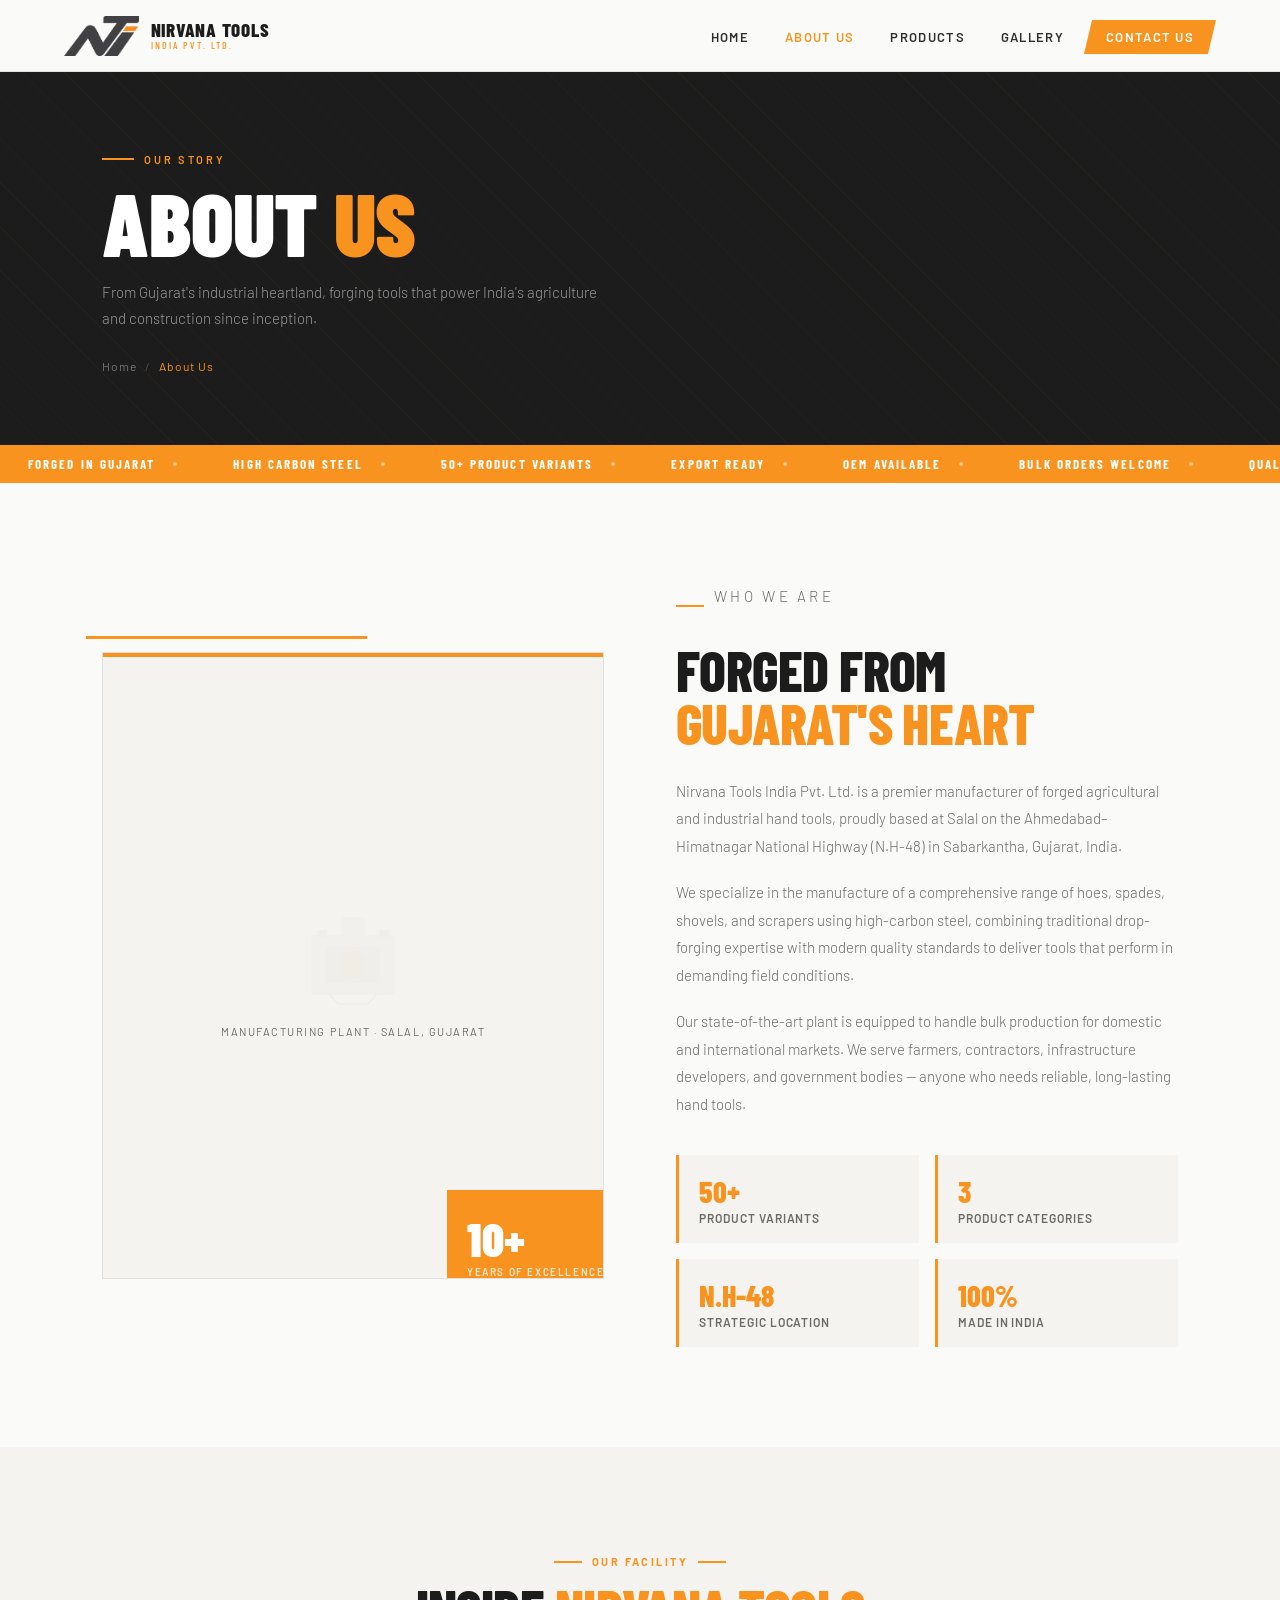
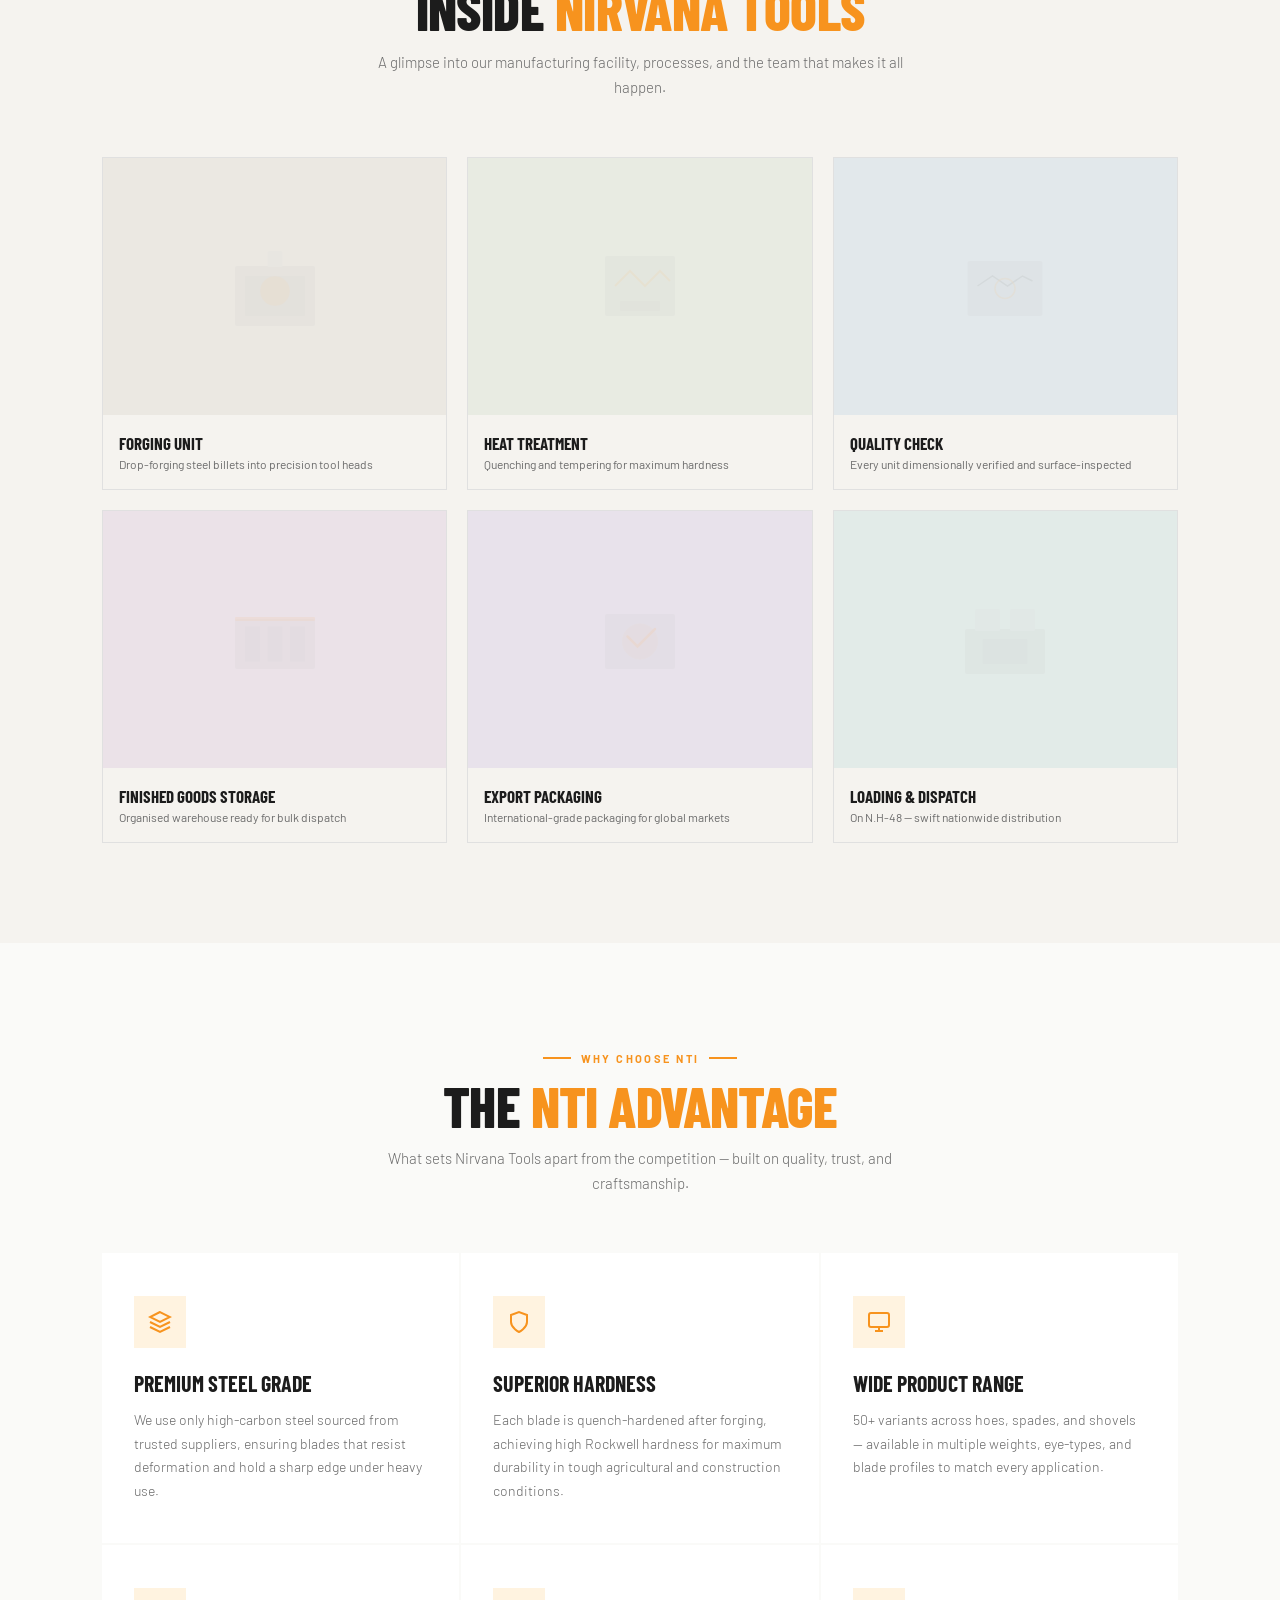
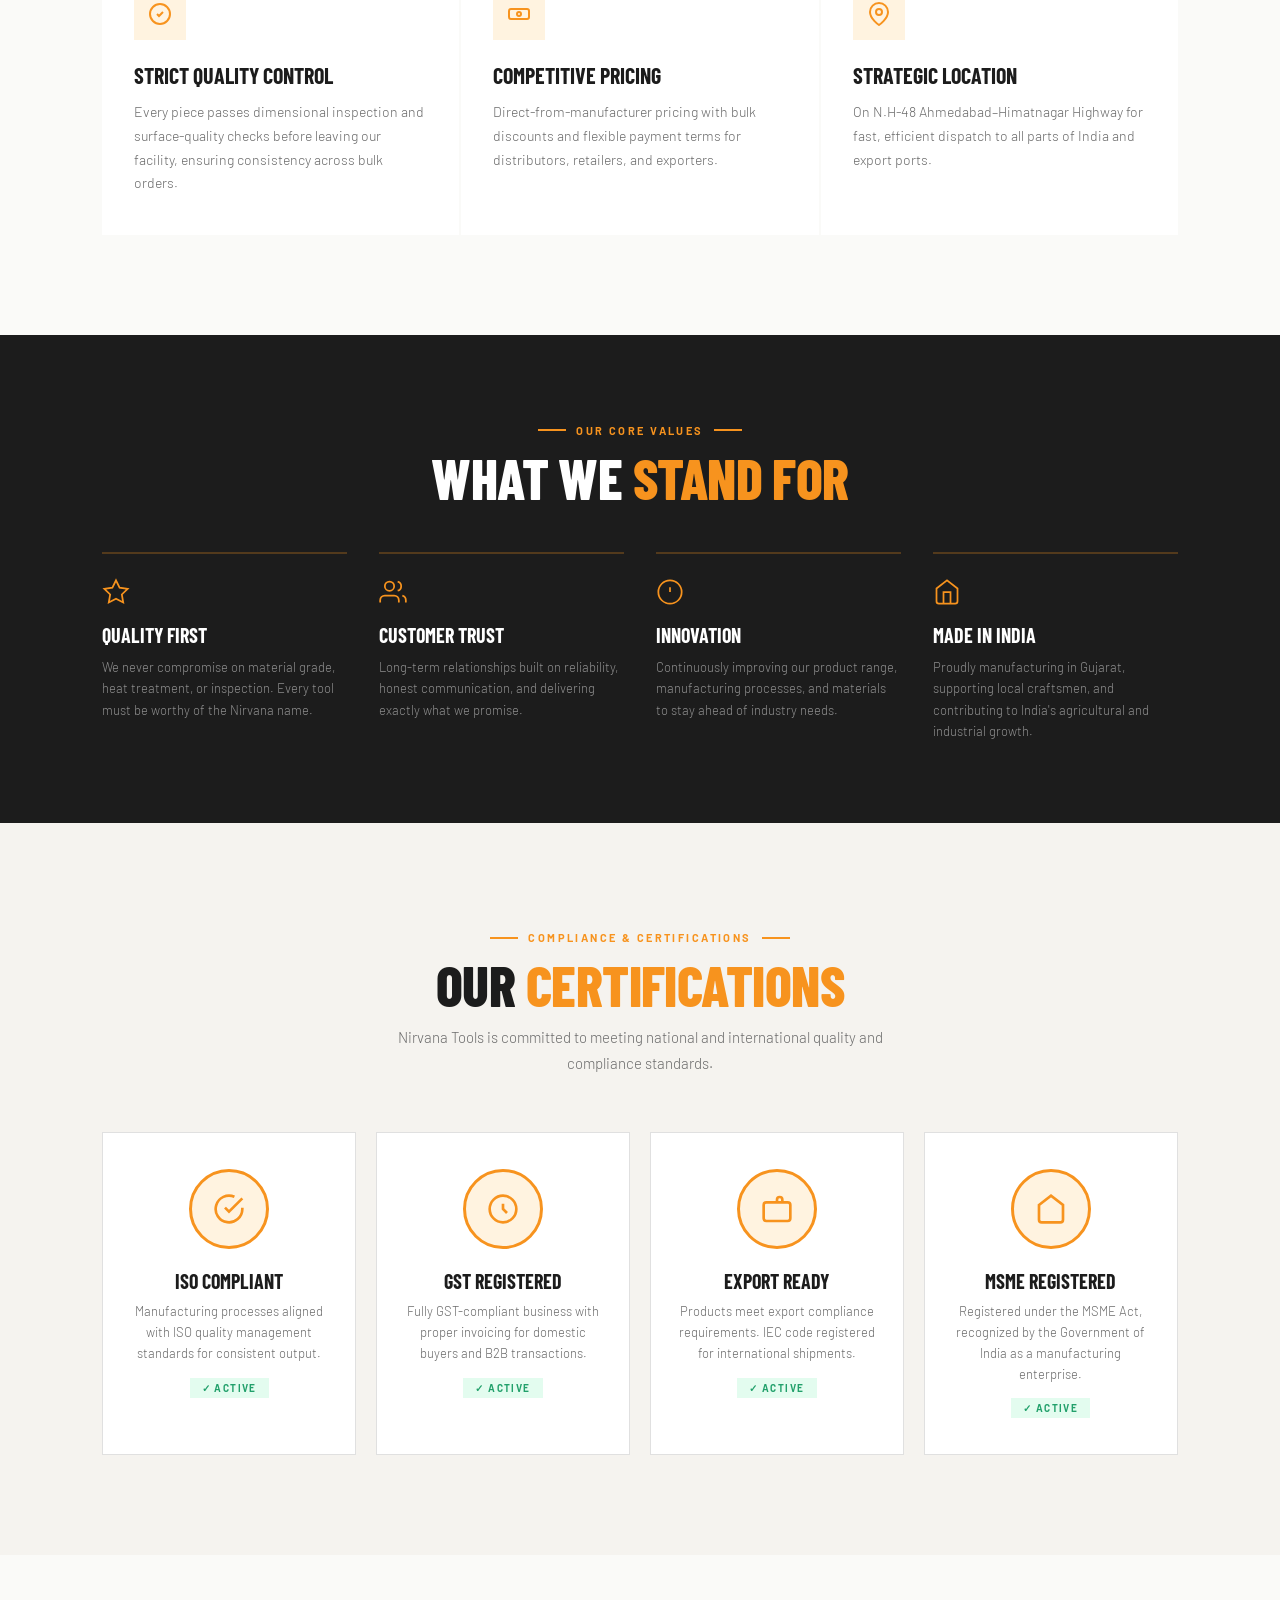
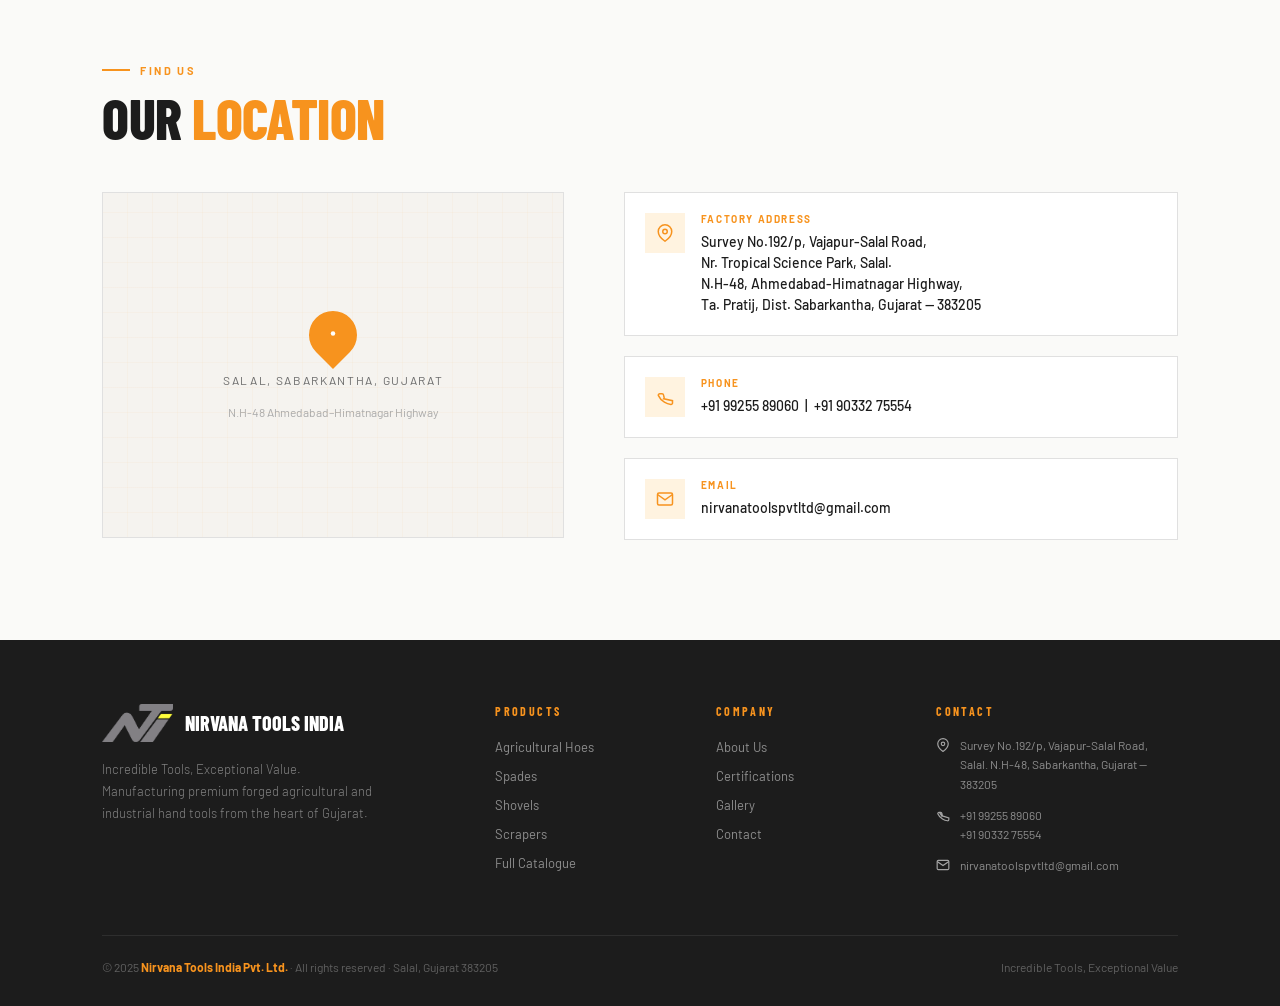
==== commit 09602f56: "Update about.html" ====
--- a/about.html
+++ b/about.html
@@ -430,15 +430,52 @@
 <!-- FOOTER -->
 <footer>
   <div class="footer-grid">
-    <div><div class="footer-logo"><img src="logo.png" alt="NTI"/><span class="footer-brand">Nirvana Tools India</span></div><p class="footer-tagline">Incredible Tools, Exceptional Value. Premium forged hand tools from the heart of Gujarat.</p></div>
-    <div><div class="footer-col-title">Products</div><ul class="footer-links"><li><a href="products.html#hoes">Agricultural Hoes</a></li><li><a href="products.html#spades">Spades</a></li><li><a href="products.html#shovels">Shovels</a></li><li><a href="products.html">Full Catalogue</a></li></ul></div>
-    <div><div class="footer-col-title">Company</div><ul class="footer-links"><li><a href="about.html">About Us</a></li><li><a href="about.html#certifications">Certifications</a></li><li><a href="gallery.html">Gallery</a></li><li><a href="contact.html">Contact</a></li></ul></div>
-    <div><div class="footer-col-title">Contact</div><div class="footer-contact-item"><svg width="14" height="14" viewBox="0 0 24 24" fill="none" stroke="white" stroke-width="2"><path d="M21 10c0 7-9 13-9 13s-9-6-9-13a9 9 0 0118 0z"/><circle cx="12" cy="10" r="3"/></svg><p>Survey No.192/p, Vajapur-Salal Road, Salal. N.H-48, Sabarkantha, Gujarat — 383205</p></div><div class="footer-contact-item"><svg width="14" height="14" viewBox="0 0 24 24" fill="none" stroke="white" stroke-width="2"><path d="M22 16.92v3a2 2 0 01-2.18 2 19.79 19.79 0 01-8.63-3.07z"/></svg><p>+91 99255 89060 · +91 90332 75554</p></div><div class="footer-contact-item"><svg width="14" height="14" viewBox="0 0 24 24" fill="none" stroke="white" stroke-width="2"><path d="M4 4h16c1.1 0 2 .9 2 2v12c0 1.1-.9 2-2 2H4z"/><polyline points="22,6 12,13 2,6"/></svg><p>nirvanatoolspvtltd@gmail.com</p></div></div>
-  </div>
-  <div class="footer-bottom"><p class="footer-copy">© 2025 <strong>Nirvana Tools India Pvt. Ltd.</strong> · All rights reserved · Salal, Gujarat 383205</p><p class="footer-copy">Incredible Tools, Exceptional Value</p></div>
+    <div>
+      <div class="footer-logo"><img src="logo.png" alt="NTI"/><span class="footer-brand">Nirvana Tools India</span></div>
+      <p class="footer-tagline">Incredible Tools, Exceptional Value. Manufacturing premium forged agricultural and industrial hand tools from the heart of Gujarat.</p>
+    </div>
+    <div>
+      <div class="footer-col-title">Products</div>
+      <ul class="footer-links">
+        <li><a href="products.html#hoes">Agricultural Hoes</a></li>
+        <li><a href="products.html#spades">Spades</a></li>
+        <li><a href="products.html#shovels">Shovels</a></li>
+        <li><a href="products.html#scrapers">Scrapers</a></li>
+        <li><a href="products.html">Full Catalogue</a></li>
+      </ul>
+    </div>
+    <div>
+      <div class="footer-col-title">Company</div>
+      <ul class="footer-links">
+        <li><a href="about.html">About Us</a></li>
+        <li><a href="about.html#certifications">Certifications</a></li>
+        <li><a href="gallery.html">Gallery</a></li>
+        <li><a href="contact.html">Contact</a></li>
+      </ul>
+    </div>
+    <div>
+      <div class="footer-col-title">Contact</div>
+      <div class="footer-contact-item">
+        <svg width="14" height="14" viewBox="0 0 24 24" fill="none" stroke="white" stroke-width="2"><path d="M21 10c0 7-9 13-9 13s-9-6-9-13a9 9 0 0118 0z"/><circle cx="12" cy="10" r="3"/></svg>
+        <p>Survey No.192/p, Vajapur-Salal Road, Salal. N.H-48, Sabarkantha, Gujarat — 383205</p>
+      </div>
+      <div class="footer-contact-item">
+        <svg width="14" height="14" viewBox="0 0 24 24" fill="none" stroke="white" stroke-width="2"><path d="M22 16.92v3a2 2 0 01-2.18 2 19.79 19.79 0 01-8.63-3.07A19.5 19.5 0 013.07 9.81a2 2 0 012-2.18h3a2 2 0 012 1.72c.127.96.361 1.903.7 2.81a2 2 0 01-.45 2.11L6.09 7.91a16 16 0 006 6z"/></svg>
+        <p>+91 99255 89060<br/>+91 90332 75554</p>
+      </div>
+      <div class="footer-contact-item">
+        <svg width="14" height="14" viewBox="0 0 24 24" fill="none" stroke="white" stroke-width="2"><path d="M4 4h16c1.1 0 2 .9 2 2v12c0 1.1-.9 2-2 2H4c-1.1 0-2-.9-2-2V6c0-1.1.9-2 2-2z"/><polyline points="22,6 12,13 2,6"/></svg>
+        <p>nirvanatoolspvtltd@gmail.com</p>
+      </div>
+    </div>
+  </div>
+  <div class="footer-bottom">
+    <p class="footer-copy">© 2025 <strong>Nirvana Tools India Pvt. Ltd.</strong> · All rights reserved · Salal, Gujarat 383205</p>
+    <p class="footer-copy">Incredible Tools, Exceptional Value</p>
+  </div>
 </footer>
 
 <script src="shared.js"></script>
 <script>function toggleMobile(){document.getElementById('mobileNav').classList.toggle('open');}</script>
 </body>
-</html>+</html>
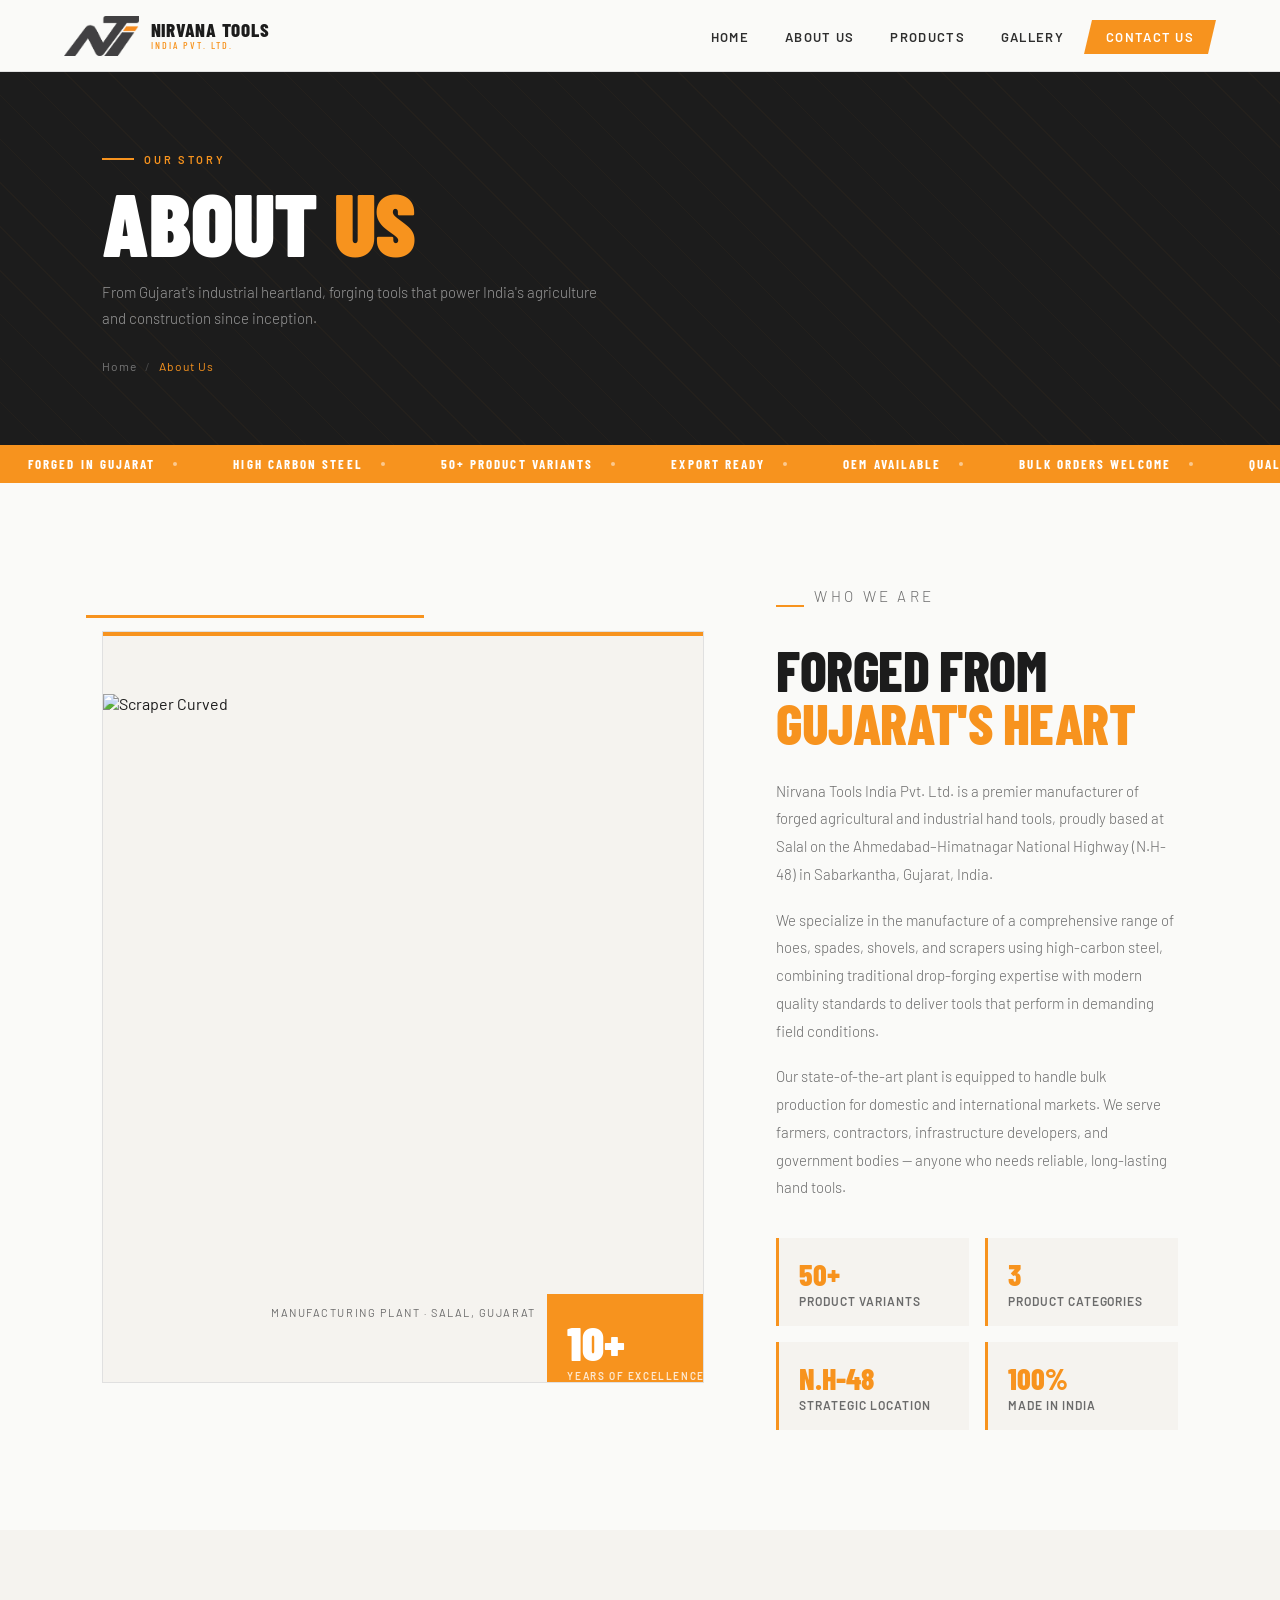
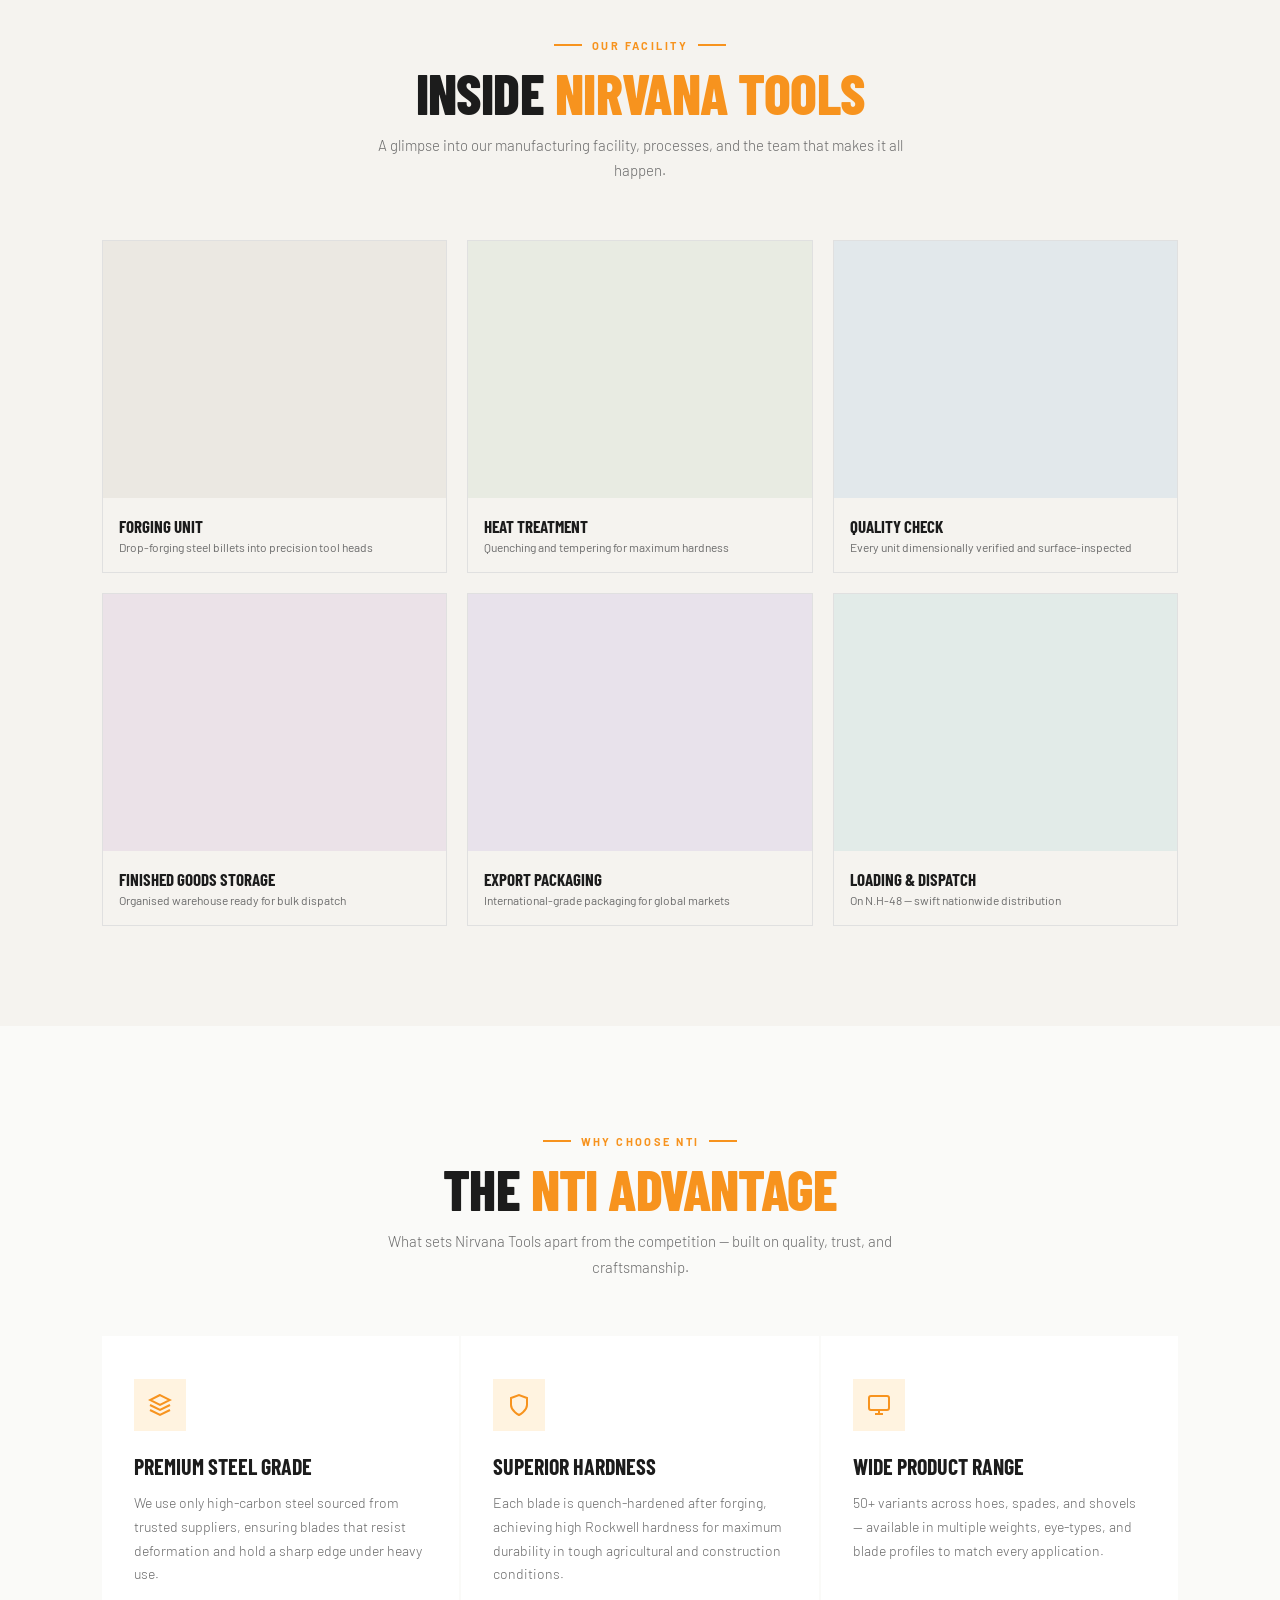
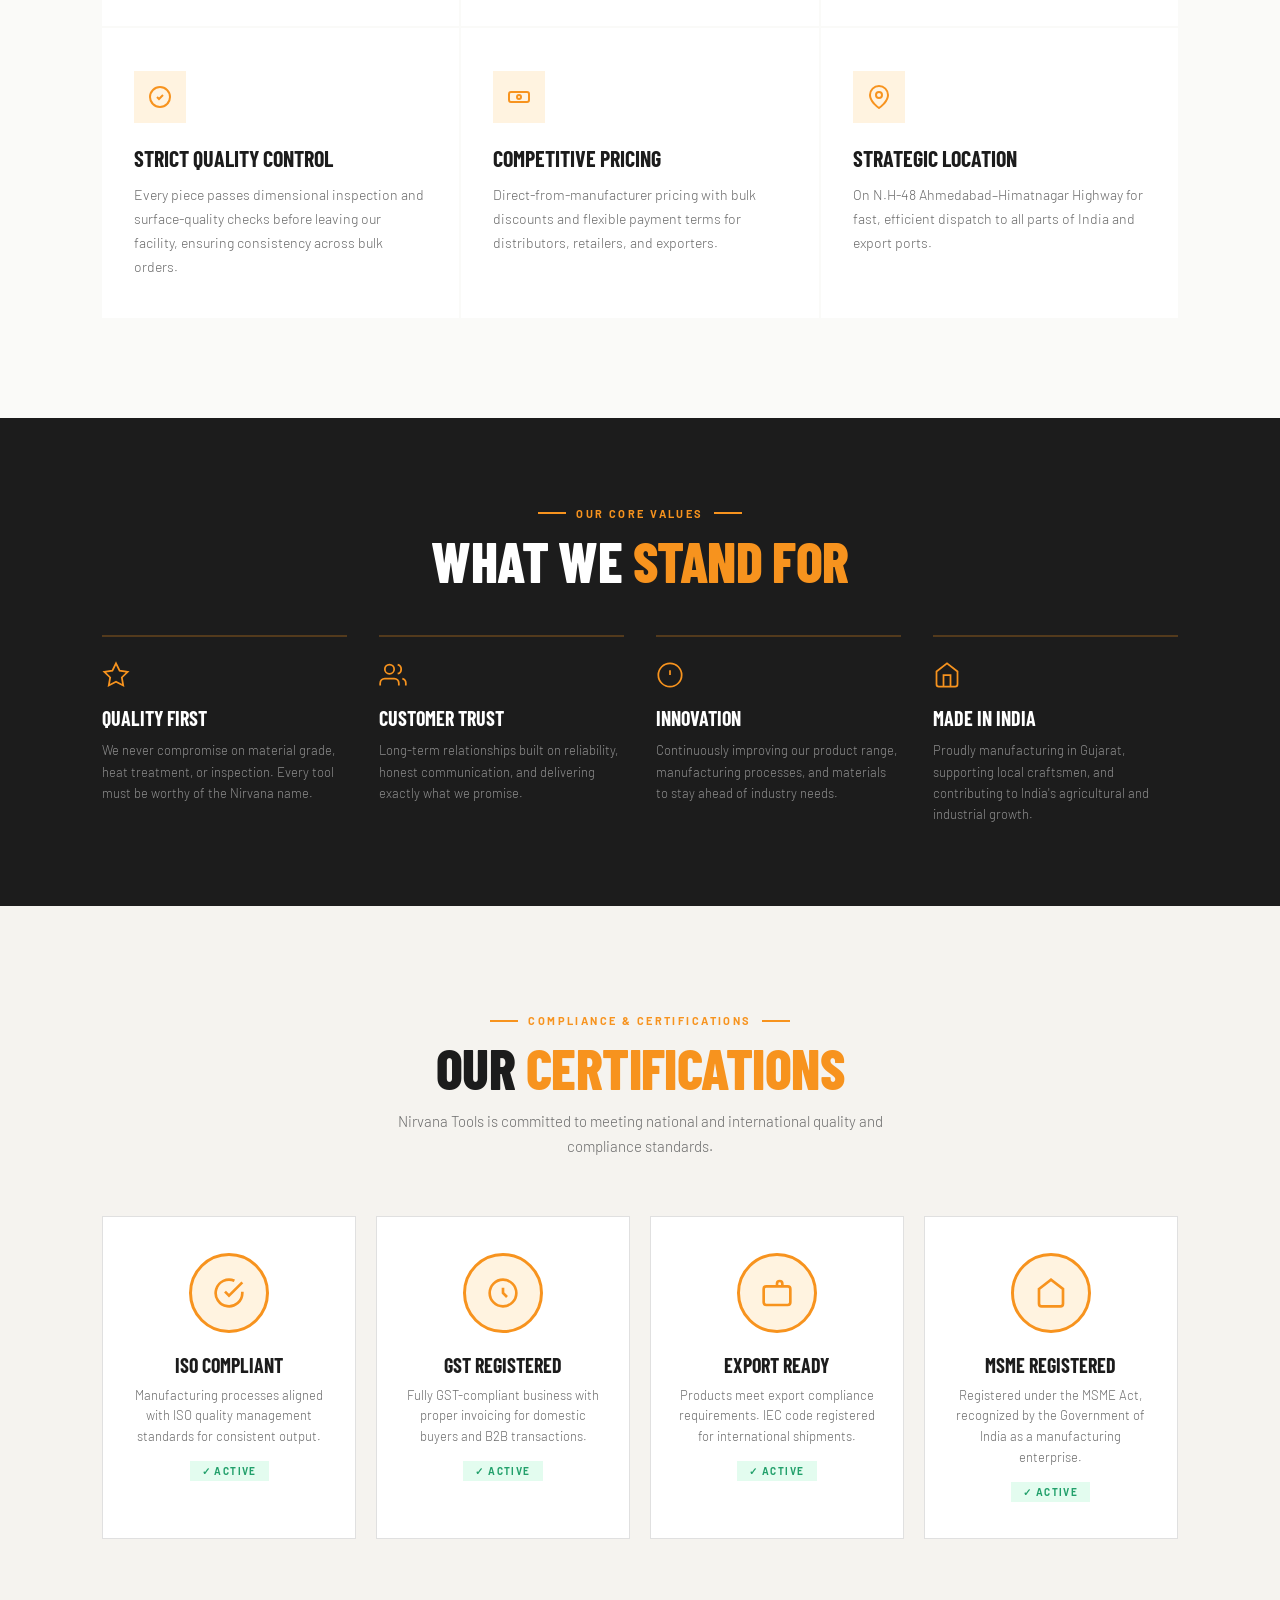
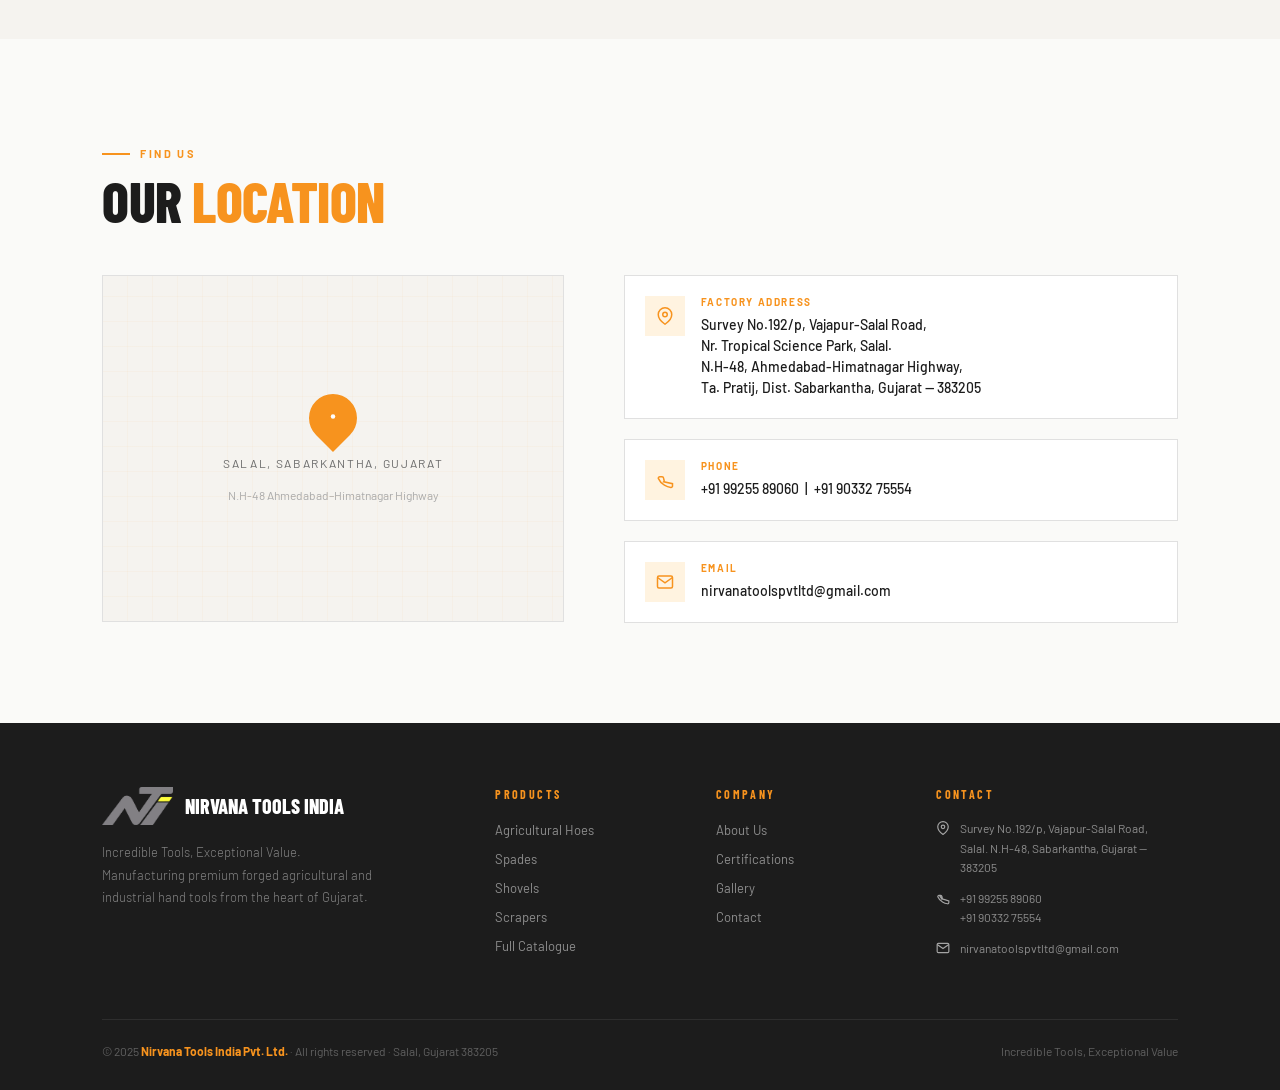
==== commit 72766c1e: "Add files via upload" ====
--- a/about.html
+++ b/about.html
@@ -123,26 +123,68 @@
 </head>
 <body>
 
+<!-- ── NAV ── -->
 <nav>
   <a href="index.html" class="nav-logo">
     <img src="logo.png" alt="NTI Logo"/>
-    <div class="nav-logo-text"><strong>Nirvana Tools</strong><span>India Pvt. Ltd.</span></div>
+    <div class="nav-logo-text">
+      <strong>Nirvana Tools</strong>
+      <span>India Pvt. Ltd.</span>
+    </div>
   </a>
   <ul class="nav-links">
     <li><a href="index.html">Home</a></li>
-    <li><a href="about.html" class="active">About Us</a></li>
+    <li><a href="about.html">About Us</a></li>
     <li><a href="products.html">Products</a></li>
     <li><a href="gallery.html">Gallery</a></li>
     <li class="nav-cta"><a href="contact.html">Contact Us</a></li>
   </ul>
-  <div class="nav-toggle" onclick="toggleMobile()"><span></span><span></span><span></span></div>
+  <button class="nav-toggle" aria-label="Open menu">
+    <span></span><span></span><span></span>
+  </button>
 </nav>
-<div class="nav-mobile" id="mobileNav">
-  <a href="index.html">Home</a>
-  <a href="about.html" class="active">About Us</a>
-  <a href="products.html">Products</a>
-  <a href="gallery.html">Gallery</a>
-  <a href="contact.html">Contact Us</a>
+ 
+<!-- ── MOBILE OVERLAY ── -->
+<div class="nav-mobile-overlay" id="mobileNavOverlay">
+  <div class="nav-mobile-backdrop"></div>
+  <div class="nav-mobile-panel">
+    <div class="nav-mobile-header">
+      <div class="nav-logo-text">
+        <strong>Nirvana Tools</strong>
+        <span>India Pvt. Ltd.</span>
+      </div>
+      <button class="nav-mobile-close" aria-label="Close menu">
+        <svg width="16" height="16" viewBox="0 0 24 24" fill="none" stroke="#1C1C1C" stroke-width="2.5">
+          <line x1="18" y1="6" x2="6" y2="18"/><line x1="6" y1="6" x2="18" y2="18"/>
+        </svg>
+      </button>
+    </div>
+    <ul class="nav-mobile-links">
+      <li><a href="index.html">Home</a></li>
+      <li><a href="about.html">About Us</a></li>
+      <li><a href="products.html">Products</a></li>
+      <li><a href="gallery.html">Gallery</a></li>
+    </ul>
+    <div class="nav-mobile-contact">
+      <div class="nav-mobile-contact-label">Quick Contact</div>
+      <a href="tel:+919925589060" class="nav-mobile-contact-item">
+        <svg width="13" height="13" viewBox="0 0 24 24" fill="none" stroke="currentColor" stroke-width="2">
+          <path d="M22 16.92v3a2 2 0 01-2.18 2 19.79 19.79 0 01-8.63-3.07A19.5 19.5 0 013.07 9.81a2 2 0 012-2.18h3a2 2 0 012 1.72c.127.96.361 1.903.7 2.81a2 2 0 01-.45 2.11z"/>
+        </svg>
+        +91 99255 89060
+      </a>
+      <a href="mailto:nirvanatoolspvtltd@gmail.com" class="nav-mobile-contact-item">
+        <svg width="13" height="13" viewBox="0 0 24 24" fill="none" stroke="currentColor" stroke-width="2">
+          <path d="M4 4h16c1.1 0 2 .9 2 2v12c0 1.1-.9 2-2 2H4c-1.1 0-2-.9-2-2V6c0-1.1.9-2 2-2z"/>
+          <polyline points="22,6 12,13 2,6"/>
+        </svg>
+        nirvanatoolspvtltd@gmail.com
+      </a>
+    </div>
+    <div class="nav-mobile-cta">
+      <a href="contact.html">Contact Us →</a>
+    </div>
+  </div>
 </div>
 
 <!-- PAGE HEADER -->
@@ -181,7 +223,7 @@
       <div class="story-img-main">
         <div class="story-img-placeholder">
           <!-- Forge/plant image placeholder -->
-          <svg width="120" height="120" viewBox="0 0 200 200" fill="none"><rect x="30" y="70" width="140" height="100" rx="4" fill="#e0e0e0"/><rect x="55" y="90" width="90" height="60" rx="2" fill="#ccc"/><circle cx="100" cy="120" r="22" fill="#f7931e" opacity="0.25" stroke="#f7931e" stroke-width="2"/><rect x="80" y="40" width="40" height="32" rx="4" fill="#ddd"/><path d="M60 168 L75 185 L125 185 L140 168" stroke="#bbb" stroke-width="2"/><rect x="40" y="62" width="16" height="12" rx="2" fill="#ccc"/><rect x="144" y="62" width="16" height="12" rx="2" fill="#ccc"/></svg>
+          <img src="nirvana_factory.png" height="600" width="600" alt="Scraper Curved" class="product-image">
           <p>Manufacturing Plant · Salal, Gujarat</p>
         </div>
         <div class="story-img-accent">
@@ -230,7 +272,7 @@
   <div class="photos-grid" data-stagger>
     <div class="photo-card">
       <div class="photo-card-img" style="background:#ebe8e2;">
-        <svg width="100" height="100" viewBox="0 0 200 200" fill="none"><rect x="20" y="60" width="160" height="120" rx="4" fill="#ccc"/><rect x="40" y="80" width="120" height="80" rx="2" fill="#bbb"/><circle cx="100" cy="110" r="28" fill="#f7931e" opacity="0.3" stroke="#f7931e" stroke-width="3"/><rect x="85" y="30" width="30" height="32" rx="3" fill="#ddd"/></svg>
+        <img src="nirvana_inside_1.png" height="300" width="400" alt="Scraper Curved" class="product-image">
       </div>
       <div class="photo-card-body">
         <div class="photo-card-title">Forging Unit</div>
@@ -239,7 +281,7 @@
     </div>
     <div class="photo-card">
       <div class="photo-card-img" style="background:#e8ebe2;">
-        <svg width="100" height="100" viewBox="0 0 200 200" fill="none"><rect x="30" y="40" width="140" height="120" rx="4" fill="#ccc"/><path d="M50 100 L80 70 L110 100 L140 70 L160 90" stroke="#f7931e" stroke-width="4" fill="none" opacity="0.5"/><rect x="60" y="130" width="80" height="20" rx="2" fill="#bbb"/></svg>
+        <img src="nirvana_inside_2.png" height="300" width="400" alt="Scraper Curved" class="product-image">
       </div>
       <div class="photo-card-body">
         <div class="photo-card-title">Heat Treatment</div>
@@ -248,7 +290,7 @@
     </div>
     <div class="photo-card">
       <div class="photo-card-img" style="background:#e2e8eb;">
-        <svg width="100" height="100" viewBox="0 0 200 200" fill="none"><rect x="25" y="50" width="150" height="110" rx="4" fill="#ccc"/><path d="M45 100 L75 80 L105 100 L135 80 L155 90" stroke="#888" stroke-width="3" fill="none"/><circle cx="100" cy="105" r="20" fill="none" stroke="#f7931e" stroke-width="3" opacity="0.5"/></svg>
+        <img src="nirvana_inside_3.png" height="300" width="400" alt="Scraper Curved" class="product-image">
       </div>
       <div class="photo-card-body">
         <div class="photo-card-title">Quality Check</div>
@@ -257,7 +299,7 @@
     </div>
     <div class="photo-card">
       <div class="photo-card-img" style="background:#ebe2e8;">
-        <svg width="100" height="100" viewBox="0 0 200 200" fill="none"><rect x="20" y="60" width="160" height="100" rx="4" fill="#ccc"/><rect x="40" y="75" width="30" height="70" fill="#bbb"/><rect x="85" y="75" width="30" height="70" fill="#bbb"/><rect x="130" y="75" width="30" height="70" fill="#bbb"/><rect x="20" y="56" width="160" height="8" rx="2" fill="#f7931e" opacity="0.5"/></svg>
+        <img src="nirvana_inside_4.png" height="300" width="400" alt="Scraper Curved" class="product-image">
       </div>
       <div class="photo-card-body">
         <div class="photo-card-title">Finished Goods Storage</div>
@@ -266,7 +308,7 @@
     </div>
     <div class="photo-card">
       <div class="photo-card-img" style="background:#e8e2eb;">
-        <svg width="100" height="100" viewBox="0 0 200 200" fill="none"><rect x="30" y="50" width="140" height="110" rx="4" fill="#ccc"/><circle cx="100" cy="105" r="35" fill="#f7931e" opacity="0.18" stroke="#f7931e" stroke-width="2"/><path d="M75 95 L95 115 L130 80" stroke="#f7931e" stroke-width="5" stroke-linecap="round" opacity="0.7"/></svg>
+        <img src="nirvana_inside_5.png" height="300" width="400" alt="Scraper Curved" class="product-image">
       </div>
       <div class="photo-card-body">
         <div class="photo-card-title">Export Packaging</div>
@@ -275,7 +317,7 @@
     </div>
     <div class="photo-card">
       <div class="photo-card-img" style="background:#e2ebe8;">
-        <svg width="100" height="100" viewBox="0 0 200 200" fill="none"><rect x="20" y="80" width="160" height="90" rx="4" fill="#ccc"/><rect x="40" y="40" width="50" height="44" rx="3" fill="#ddd"/><rect x="110" y="40" width="50" height="44" rx="3" fill="#ddd"/><rect x="55" y="100" width="90" height="50" rx="2" fill="#bbb"/></svg>
+        <img src="nirvana_inside_6.png" height="300" width="400" alt="Scraper Curved" class="product-image">
       </div>
       <div class="photo-card-body">
         <div class="photo-card-title">Loading &amp; Dispatch</div>
@@ -478,4 +520,4 @@
 <script src="shared.js"></script>
 <script>function toggleMobile(){document.getElementById('mobileNav').classList.toggle('open');}</script>
 </body>
-</html>
+</html>
--- a/shared.css
+++ b/shared.css
@@ -14,6 +14,7 @@
   --bg2: #F5F3EF;
   --shadow: 0 4px 24px rgba(0,0,0,0.08);
   --shadow-lg: 0 12px 48px rgba(0,0,0,0.13);
+  --nav-h: 72px;
 }
 
 *, *::before, *::after { box-sizing: border-box; margin: 0; padding: 0; }
@@ -27,10 +28,11 @@
 
 /* ─── NAV ─── */
 nav {
-  position: fixed; top: 0; left: 0; right: 0; z-index: 200;
-  height: 72px;
-  background: rgba(250,250,248,0.96);
-  backdrop-filter: blur(12px);
+  position: fixed; top: 0; left: 0; right: 0; z-index: 300;
+  height: var(--nav-h);
+  background: rgba(250,250,248,0.97);
+  backdrop-filter: blur(14px);
+  -webkit-backdrop-filter: blur(14px);
   border-bottom: 1px solid var(--border);
   display: flex; align-items: center;
   padding: 0 5%;
@@ -39,7 +41,7 @@
 }
 nav.scrolled { box-shadow: var(--shadow); }
 
-.nav-logo { display: flex; align-items: center; gap: 12px; text-decoration: none; }
+.nav-logo { display: flex; align-items: center; gap: 12px; text-decoration: none; z-index: 2; }
 .nav-logo img { height: 40px; width: auto; }
 .nav-logo-text { font-family: 'Barlow Condensed', sans-serif; line-height: 1.1; }
 .nav-logo-text strong { font-size: 19px; font-weight: 800; letter-spacing: 0.04em; color: var(--black); text-transform: uppercase; display: block; }
@@ -68,19 +70,212 @@
 }
 .nav-links .nav-cta a:hover { background: var(--orange-dark); }
 
-/* hamburger */
-.nav-toggle { display: none; flex-direction: column; gap: 5px; cursor: pointer; padding: 8px; }
-.nav-toggle span { width: 24px; height: 2px; background: var(--black); transition: all 0.3s; border-radius: 2px; }
-.nav-mobile { display: none; }
+/* ─── HAMBURGER BUTTON ─── */
+.nav-toggle {
+  display: none;
+  flex-direction: column;
+  justify-content: center;
+  gap: 5px;
+  cursor: pointer;
+  padding: 8px;
+  background: none;
+  border: none;
+  z-index: 400;
+  position: relative;
+}
+.nav-toggle span {
+  display: block;
+  width: 24px;
+  height: 2px;
+  background: var(--black);
+  border-radius: 2px;
+  transition: transform 0.35s cubic-bezier(0.23, 1, 0.32, 1),
+              opacity 0.25s ease,
+              background 0.25s ease;
+  transform-origin: center;
+}
+
+/* Animated X state */
+.nav-toggle.open span:nth-child(1) { transform: translateY(7px) rotate(45deg); }
+.nav-toggle.open span:nth-child(2) { opacity: 0; transform: scaleX(0); }
+.nav-toggle.open span:nth-child(3) { transform: translateY(-7px) rotate(-45deg); }
+
+/* ─── MOBILE OVERLAY MENU ─── */
+.nav-mobile-overlay {
+  display: none;
+  position: fixed;
+  inset: 0;
+  z-index: 250;
+  pointer-events: none;
+}
+.nav-mobile-overlay.open {
+  display: block;
+  pointer-events: all;
+}
+
+/* Backdrop */
+.nav-mobile-backdrop {
+  position: absolute;
+  inset: 0;
+  background: rgba(28, 28, 28, 0.55);
+  backdrop-filter: blur(4px);
+  -webkit-backdrop-filter: blur(4px);
+  opacity: 0;
+  transition: opacity 0.35s ease;
+}
+.nav-mobile-overlay.open .nav-mobile-backdrop {
+  opacity: 1;
+}
+
+/* Slide-in panel */
+.nav-mobile-panel {
+  position: absolute;
+  top: 0;
+  right: 0;
+  bottom: 0;
+  width: min(320px, 85vw);
+  background: var(--white);
+  transform: translateX(100%);
+  transition: transform 0.4s cubic-bezier(0.23, 1, 0.32, 1);
+  display: flex;
+  flex-direction: column;
+  overflow-y: auto;
+  box-shadow: -8px 0 48px rgba(0,0,0,0.18);
+}
+.nav-mobile-overlay.open .nav-mobile-panel {
+  transform: translateX(0);
+}
+
+/* Panel header */
+.nav-mobile-header {
+  display: flex;
+  align-items: center;
+  justify-content: space-between;
+  padding: 0 24px;
+  height: var(--nav-h);
+  border-bottom: 1px solid var(--border);
+  flex-shrink: 0;
+}
+.nav-mobile-header .nav-logo-text strong { font-size: 16px; }
+.nav-mobile-header .nav-logo-text span { font-size: 9px; }
+.nav-mobile-close {
+  width: 36px; height: 36px;
+  display: grid; place-items: center;
+  background: var(--bg2);
+  border: none;
+  cursor: pointer;
+  border-radius: 2px;
+  transition: background 0.2s;
+  flex-shrink: 0;
+}
+.nav-mobile-close:hover { background: var(--orange-light); }
+.nav-mobile-close svg { transition: stroke 0.2s; }
+.nav-mobile-close:hover svg { stroke: var(--orange); }
+
+/* Nav items */
+.nav-mobile-links {
+  flex: 1;
+  padding: 16px 0;
+  list-style: none;
+}
+.nav-mobile-links li { border-bottom: 1px solid var(--border); }
+.nav-mobile-links li:last-child { border-bottom: none; }
+.nav-mobile-links a {
+  display: flex;
+  align-items: center;
+  justify-content: space-between;
+  padding: 16px 24px;
+  font-family: 'Barlow Condensed', sans-serif;
+  font-size: 16px;
+  font-weight: 700;
+  letter-spacing: 0.1em;
+  text-transform: uppercase;
+  color: var(--dark);
+  text-decoration: none;
+  transition: color 0.2s, background 0.2s, padding-left 0.2s;
+}
+.nav-mobile-links a::after {
+  content: '→';
+  font-size: 14px;
+  opacity: 0;
+  transform: translateX(-6px);
+  transition: opacity 0.2s, transform 0.2s;
+  color: var(--orange);
+}
+.nav-mobile-links a:hover,
+.nav-mobile-links a.active {
+  color: var(--orange);
+  background: var(--orange-light);
+  padding-left: 28px;
+}
+.nav-mobile-links a:hover::after,
+.nav-mobile-links a.active::after {
+  opacity: 1;
+  transform: translateX(0);
+}
+
+/* CTA in mobile */
+.nav-mobile-cta {
+  padding: 24px;
+  border-top: 1px solid var(--border);
+  flex-shrink: 0;
+}
+.nav-mobile-cta a {
+  display: block;
+  background: var(--orange);
+  color: var(--white);
+  text-align: center;
+  padding: 15px 24px;
+  font-family: 'Barlow Condensed', sans-serif;
+  font-size: 15px;
+  font-weight: 700;
+  letter-spacing: 0.14em;
+  text-transform: uppercase;
+  text-decoration: none;
+  clip-path: polygon(10px 0%, 100% 0%, calc(100% - 10px) 100%, 0% 100%);
+  transition: background 0.2s;
+}
+.nav-mobile-cta a:hover { background: var(--orange-dark); }
+
+/* Contact info in panel */
+.nav-mobile-contact {
+  padding: 16px 24px 8px;
+  border-top: 1px solid var(--border);
+}
+.nav-mobile-contact-label {
+  font-size: 9px;
+  letter-spacing: 0.2em;
+  text-transform: uppercase;
+  color: var(--orange);
+  font-weight: 700;
+  margin-bottom: 10px;
+}
+.nav-mobile-contact-item {
+  display: flex;
+  align-items: center;
+  gap: 8px;
+  margin-bottom: 8px;
+  font-size: 12px;
+  color: var(--gray);
+  text-decoration: none;
+}
+.nav-mobile-contact-item:hover { color: var(--orange); }
+
+/* Stagger animation for links */
+.nav-mobile-links li {
+  opacity: 0;
+  transform: translateX(20px);
+  transition: opacity 0.3s ease, transform 0.3s ease;
+}
+.nav-mobile-overlay.open .nav-mobile-links li:nth-child(1) { transition-delay: 0.08s; opacity: 1; transform: none; }
+.nav-mobile-overlay.open .nav-mobile-links li:nth-child(2) { transition-delay: 0.13s; opacity: 1; transform: none; }
+.nav-mobile-overlay.open .nav-mobile-links li:nth-child(3) { transition-delay: 0.18s; opacity: 1; transform: none; }
+.nav-mobile-overlay.open .nav-mobile-links li:nth-child(4) { transition-delay: 0.23s; opacity: 1; transform: none; }
+.nav-mobile-overlay.open .nav-mobile-links li:nth-child(5) { transition-delay: 0.28s; opacity: 1; transform: none; }
 
 @media (max-width: 860px) {
   .nav-links { display: none; }
   .nav-toggle { display: flex; }
-  .nav-mobile { display: none; position: fixed; top: 72px; left: 0; right: 0; background: var(--white); border-bottom: 1px solid var(--border); padding: 20px 5%; flex-direction: column; gap: 4px; z-index: 199; box-shadow: var(--shadow-lg); }
-  .nav-mobile.open { display: flex; }
-  .nav-mobile a { font-size: 14px; font-weight: 600; letter-spacing: 0.1em; text-transform: uppercase; color: var(--dark); text-decoration: none; padding: 12px 8px; border-bottom: 1px solid var(--border); }
-  .nav-mobile a:last-child { border-bottom: none; }
-  .nav-mobile a.active, .nav-mobile a:hover { color: var(--orange); }
 }
 
 /* ─── PAGE HEADER ─── */
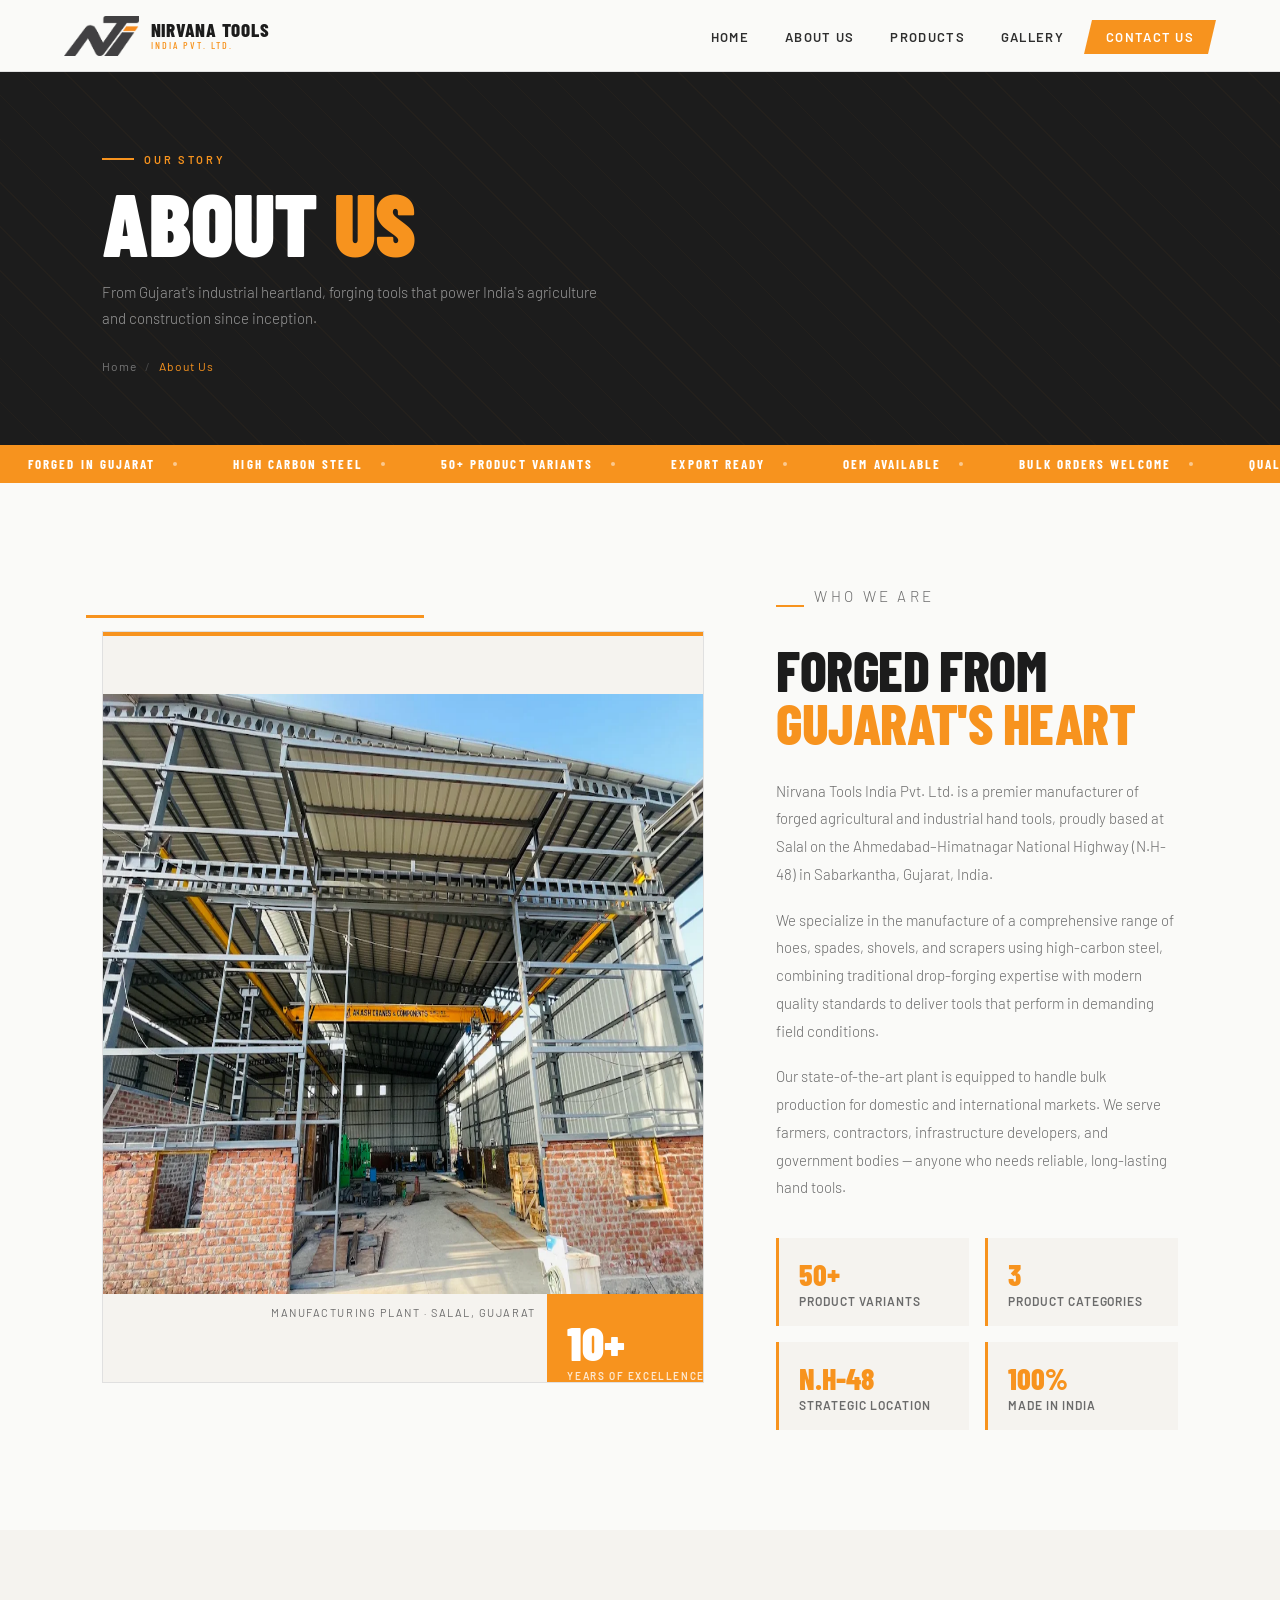
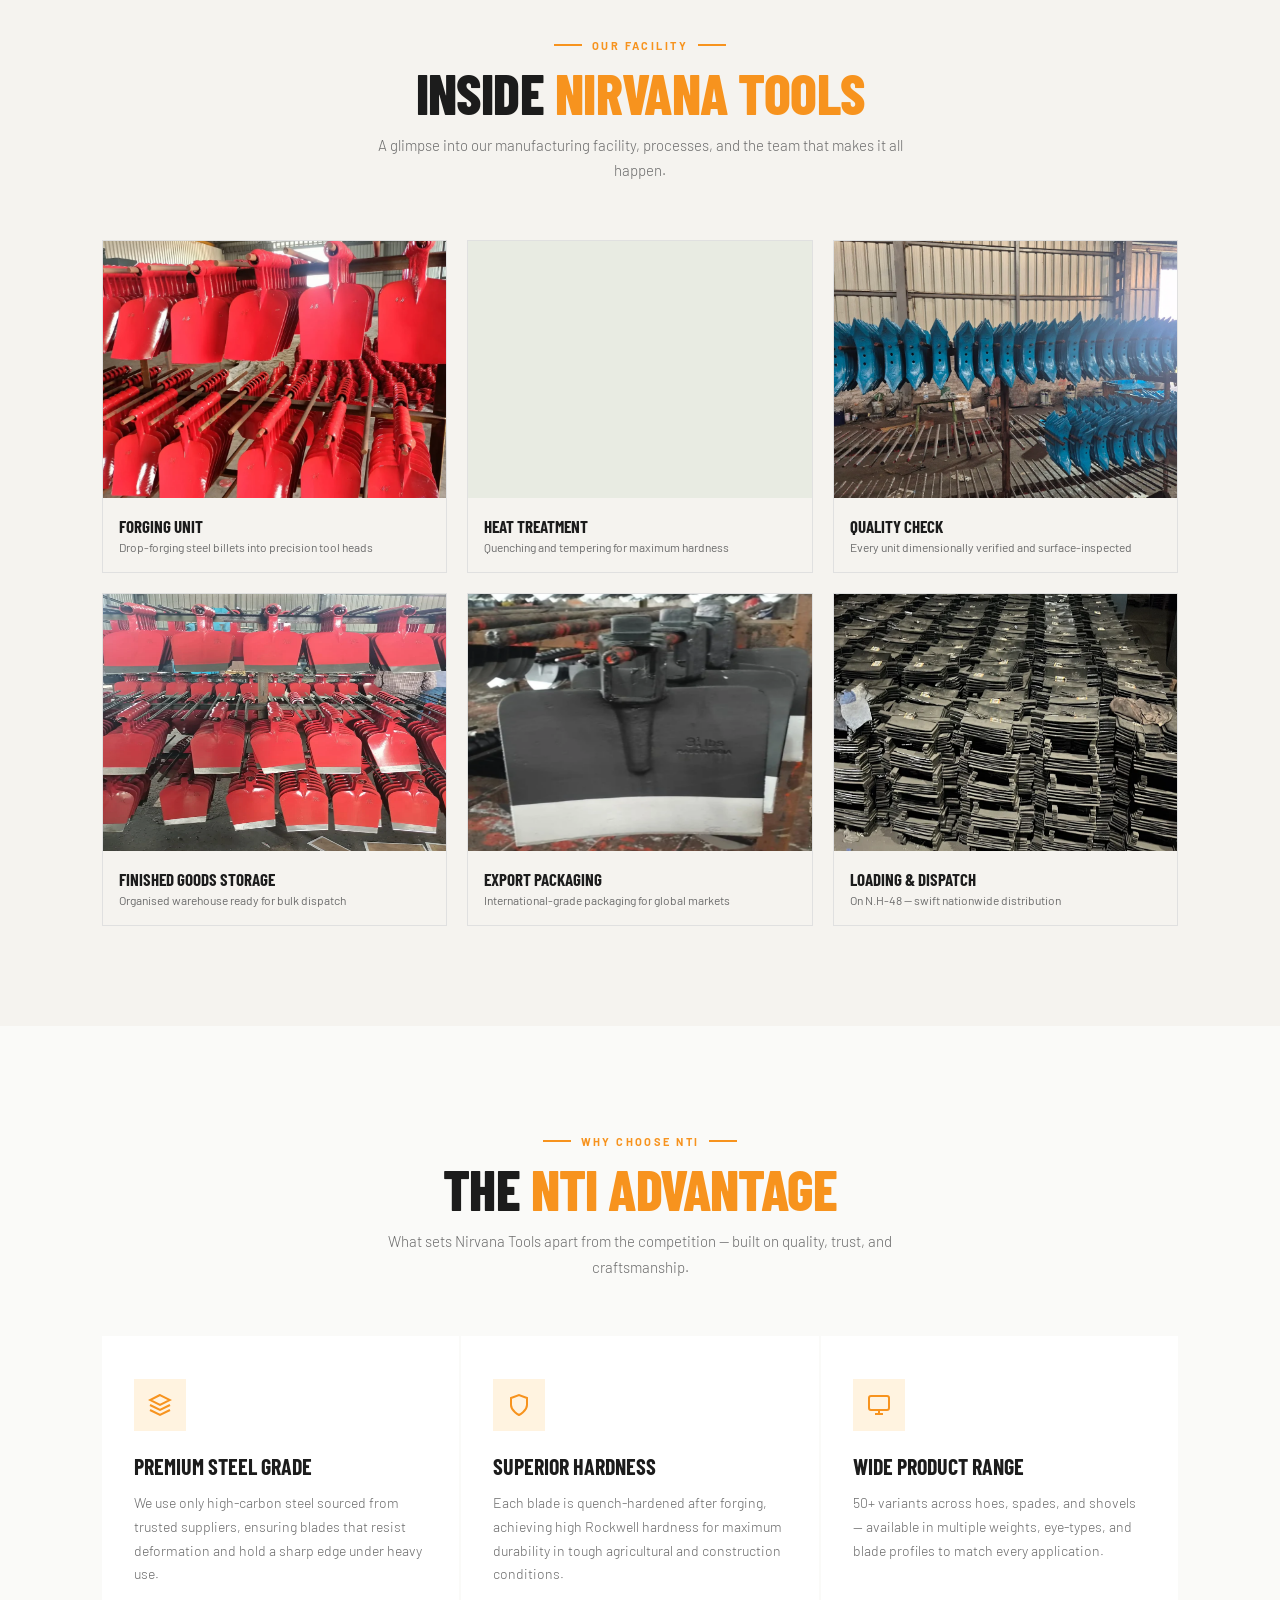
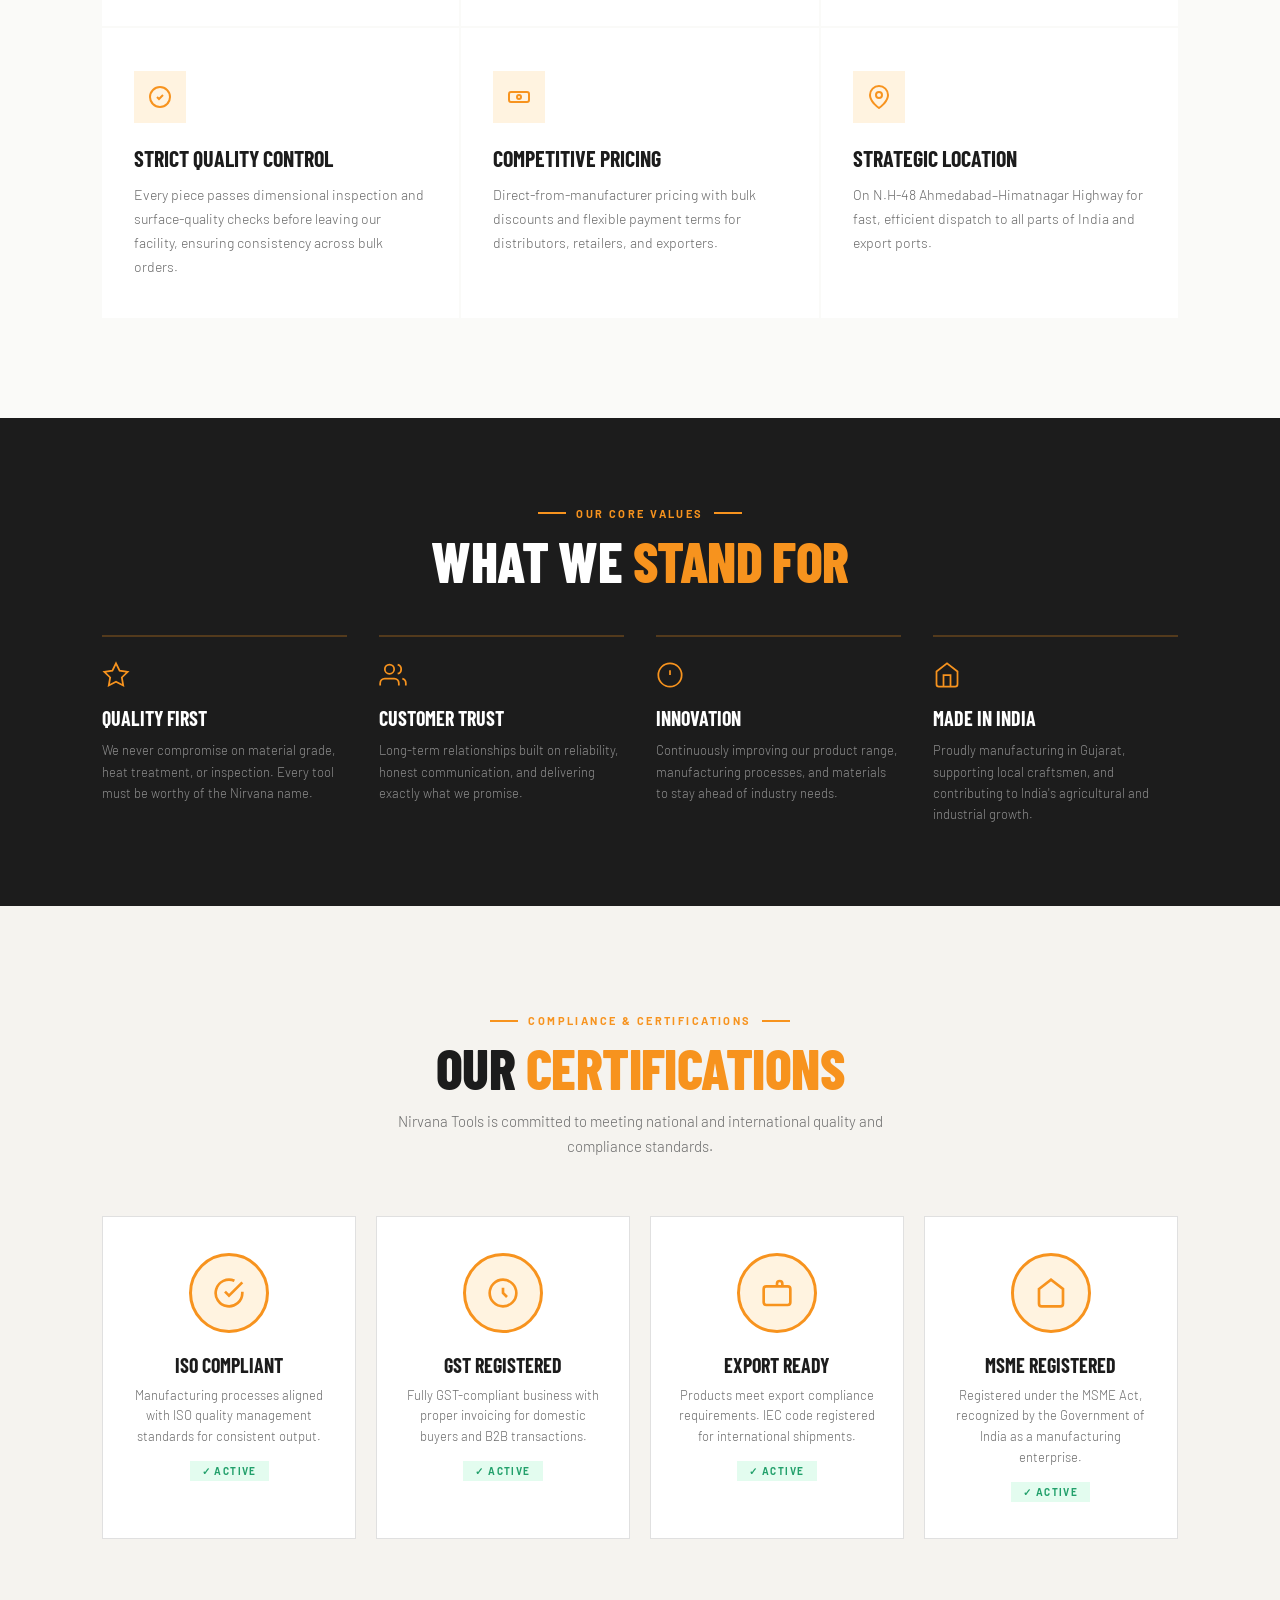
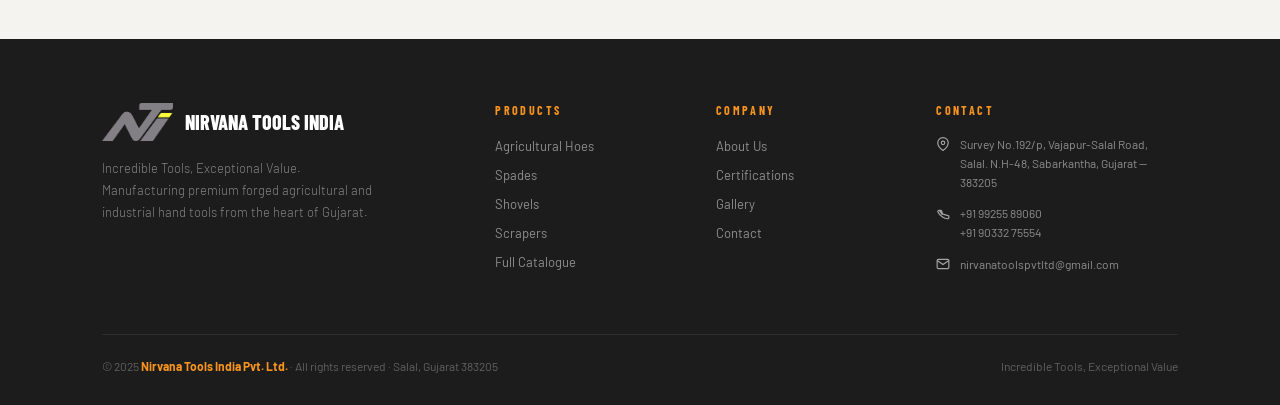
==== commit 413b9d44: "Update about.html" ====
--- a/about.html
+++ b/about.html
@@ -93,18 +93,7 @@
 .value-title { font-family: 'Barlow Condensed', sans-serif; font-size: 20px; font-weight: 700; text-transform: uppercase; color: var(--white); margin-bottom: 10px; }
 .value-desc { font-size: 13px; color: rgba(255,255,255,0.5); line-height: 1.65; font-weight: 300; }
 
-/* ── LOCATION ── */
-.location-grid { display: grid; grid-template-columns: 1fr 1.2fr; gap: 60px; align-items: start; }
-.location-map-placeholder { aspect-ratio: 4/3; background: var(--bg2); border: 1.5px solid var(--border); display: flex; align-items: center; justify-content: center; flex-direction: column; gap: 14px; position: relative; overflow: hidden; }
-.location-map-placeholder::before { content: ''; position: absolute; inset: 0; background: repeating-linear-gradient(0deg, transparent, transparent 24px, rgba(247,147,30,0.04) 24px, rgba(247,147,30,0.04) 25px), repeating-linear-gradient(90deg, transparent, transparent 24px, rgba(247,147,30,0.04) 24px, rgba(247,147,30,0.04) 25px); }
-.location-pin { width: 48px; height: 48px; background: var(--orange); border-radius: 50% 50% 50% 0; transform: rotate(-45deg); position: relative; z-index: 1; display: grid; place-items: center; }
-.location-pin svg { transform: rotate(45deg); }
-.location-map-label { font-size: 12px; letter-spacing: 0.14em; text-transform: uppercase; color: var(--gray); position: relative; z-index: 1; }
-.location-details { display: flex; flex-direction: column; gap: 20px; }
-.location-detail-item { display: flex; gap: 16px; padding: 20px; background: var(--white); border: 1.5px solid var(--border); }
-.location-icon { width: 40px; height: 40px; background: var(--orange-light); display: grid; place-items: center; flex-shrink: 0; }
-.location-label { font-size: 10px; letter-spacing: 0.16em; text-transform: uppercase; color: var(--orange); font-weight: 700; margin-bottom: 6px; }
-.location-value { font-size: 14px; color: var(--black); line-height: 1.5; font-weight: 500; }
+
 
 @media (max-width: 900px) {
   .story-grid, .location-grid { grid-template-columns: 1fr; }
@@ -123,7 +112,6 @@
 </head>
 <body>
 
-<!-- ── NAV ── -->
 <nav>
   <a href="index.html" class="nav-logo">
     <img src="logo.png" alt="NTI Logo"/>
@@ -433,41 +421,7 @@
   </div>
 </section>
 
-<!-- LOCATION -->
-<section class="section" id="location">
-  <div class="section-eyebrow fade-up"><span></span><p>Find Us</p></div>
-  <h2 class="section-title fade-up" data-delay="80ms" style="margin-bottom:48px;">Our <em>Location</em></h2>
-  <div class="location-grid">
-    <div class="location-map-placeholder fade-left">
-      <div class="location-pin"><svg width="18" height="18" viewBox="0 0 24 24" fill="white"><circle cx="12" cy="10" r="3"/></svg></div>
-      <div class="location-map-label">Salal, Sabarkantha, Gujarat</div>
-      <div style="font-size:12px;color:#aaa;margin-top:4px;">N.H-48 Ahmedabad–Himatnagar Highway</div>
-    </div>
-    <div class="location-details fade-right">
-      <div class="location-detail-item">
-        <div class="location-icon"><svg width="18" height="18" viewBox="0 0 24 24" fill="none" stroke="#F7931E" stroke-width="2"><path d="M21 10c0 7-9 13-9 13s-9-6-9-13a9 9 0 0118 0z"/><circle cx="12" cy="10" r="3"/></svg></div>
-        <div>
-          <div class="location-label">Factory Address</div>
-          <div class="location-value">Survey No.192/p, Vajapur-Salal Road,<br>Nr. Tropical Science Park, Salal.<br>N.H-48, Ahmedabad-Himatnagar Highway,<br>Ta. Pratij, Dist. Sabarkantha, Gujarat — 383205</div>
-        </div>
-      </div>
-      <div class="location-detail-item">
-        <div class="location-icon"><svg width="18" height="18" viewBox="0 0 24 24" fill="none" stroke="#F7931E" stroke-width="2"><path d="M22 16.92v3a2 2 0 01-2.18 2 19.79 19.79 0 01-8.63-3.07A19.5 19.5 0 013.07 9.81a2 2 0 012-2.18h3a2 2 0 012 1.72c.127.96.361 1.903.7 2.81a2 2 0 01-.45 2.11z"/></svg></div>
-        <div>
-          <div class="location-label">Phone</div>
-          <div class="location-value">+91 99255 89060 &nbsp;|&nbsp; +91 90332 75554</div>
-        </div>
-      </div>
-      <div class="location-detail-item">
-        <div class="location-icon"><svg width="18" height="18" viewBox="0 0 24 24" fill="none" stroke="#F7931E" stroke-width="2"><path d="M4 4h16c1.1 0 2 .9 2 2v12c0 1.1-.9 2-2 2H4c-1.1 0-2-.9-2-2V6c0-1.1.9-2 2-2z"/><polyline points="22,6 12,13 2,6"/></svg></div>
-        <div>
-          <div class="location-label">Email</div>
-          <div class="location-value">nirvanatoolspvtltd@gmail.com</div>
-        </div>
-      </div>
-    </div>
-  </div>
-</section>
+
 
 <!-- FOOTER -->
 <footer>
@@ -520,4 +474,4 @@
 <script src="shared.js"></script>
 <script>function toggleMobile(){document.getElementById('mobileNav').classList.toggle('open');}</script>
 </body>
-</html>+</html>
